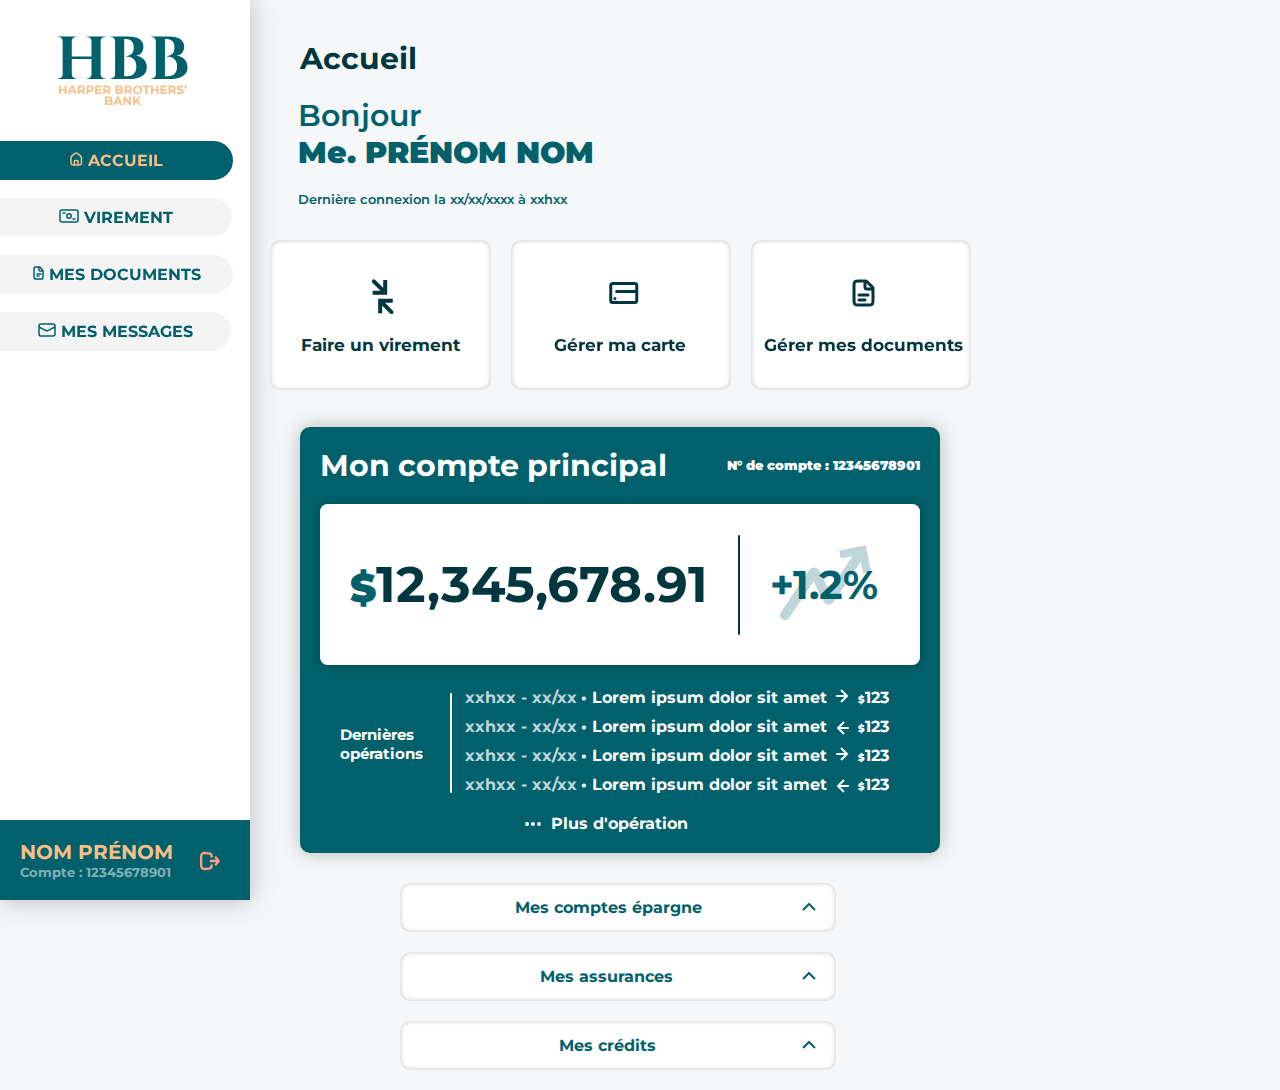
==== index.html @ a8c85cbd "Responsive home page" ====
<!DOCTYPE html>
<html lang="fr">
<head>
    <meta charset="UTF-8">
    <meta http-equiv="X-UA-Compatible" content="IE=edge">
    <meta name="viewport" content="width=device-width, initial-scale=1.0">
    <title>HBB - Panel Client | Accueil</title>
    <link rel="stylesheet" href="css/style.css">
</head>
<body>
    <div class="open-nav active">
        <svg width="16" height="12" viewBox="0 0 16 12" fill="none" xmlns="http://www.w3.org/2000/svg">
            <path d="M1 1H15" stroke="#00373F" stroke-width="2" stroke-linecap="round"/>
            <path d="M1 6H15" stroke="#00373F" stroke-width="2" stroke-linecap="round"/>
            <path d="M1 11H15" stroke="#00373F" stroke-width="2" stroke-linecap="round"/>
        </svg>
    </div>
    <div class="nav">
        <div class="close-nav">
            <svg width="14" height="14" viewBox="0 0 14 14" fill="none" xmlns="http://www.w3.org/2000/svg">
                <path d="M13 1L1 13" stroke="#00373F" stroke-width="2" stroke-linecap="round" stroke-linejoin="round"/>
                <path d="M1 1L13 13" stroke="#00373F" stroke-width="2" stroke-linecap="round" stroke-linejoin="round"/>
            </svg>                    
        </div>
        <div class="logo">
            <svg width="135" height="87" viewBox="0 0 135 87" fill="none" xmlns="http://www.w3.org/2000/svg">
                <path d="M45.6103 16.44V59H36.4903V16.44H45.6103ZM16.7911 16.44V59H7.67114V16.44H16.7911ZM37.0375 36.504V39.1184H16.1831V36.504H37.0375ZM7.85354 54.5616V59H2.98954V58.392C2.98954 58.392 3.11114 58.392 3.35434 58.392C3.63807 58.392 3.77994 58.392 3.77994 58.392C4.8338 58.392 5.72554 58.0272 6.45514 57.2976C7.22527 56.5275 7.6306 55.6155 7.67114 54.5616H7.85354ZM7.85354 20.8784H7.67114C7.6306 19.8245 7.22527 18.9328 6.45514 18.2032C5.72554 17.4331 4.8338 17.048 3.77994 17.048C3.77994 17.048 3.63807 17.048 3.35434 17.048C3.11114 17.048 2.98954 17.048 2.98954 17.048V16.44H7.85354V20.8784ZM16.6087 54.5616H16.7911C16.8317 55.6155 17.2167 56.5275 17.9463 57.2976C18.7165 58.0272 19.6285 58.392 20.6823 58.392C20.6823 58.392 20.8039 58.392 21.0471 58.392C21.2903 58.392 21.4322 58.392 21.4727 58.392V59H16.6087V54.5616ZM16.6087 20.8784V16.44H21.4727V17.048C21.4322 17.048 21.2903 17.048 21.0471 17.048C20.8039 17.048 20.6823 17.048 20.6823 17.048C19.6285 17.048 18.7165 17.4331 17.9463 18.2032C17.2167 18.9328 16.8317 19.8245 16.7911 20.8784H16.6087ZM36.6727 54.5616V59H31.8087V58.392C31.8493 58.392 31.9911 58.392 32.2343 58.392C32.4775 58.392 32.5991 58.392 32.5991 58.392C33.653 58.392 34.565 58.0272 35.3351 57.2976C36.1053 56.5275 36.4903 55.6155 36.4903 54.5616H36.6727ZM36.6727 20.8784H36.4903C36.4903 19.8245 36.1053 18.9328 35.3351 18.2032C34.565 17.4331 33.653 17.048 32.5991 17.048C32.5991 17.048 32.4775 17.048 32.2343 17.048C31.9911 17.048 31.8493 17.048 31.8087 17.048V16.44H36.6727V20.8784ZM45.4279 54.5616H45.6103C45.6509 55.6155 46.0359 56.5275 46.7655 57.2976C47.5357 58.0272 48.4477 58.392 49.5015 58.392C49.5015 58.392 49.6231 58.392 49.8663 58.392C50.1501 58.392 50.2919 58.392 50.2919 58.392V59H45.4279V54.5616ZM45.4279 20.8784V16.44H50.2919V17.048C50.2919 17.048 50.1501 17.048 49.8663 17.048C49.6231 17.048 49.5015 17.048 49.5015 17.048C48.4477 17.048 47.5357 17.4331 46.7655 18.2032C46.0359 18.9328 45.6509 19.8245 45.6103 20.8784H45.4279ZM62.4705 16.44H72.9889C75.9478 16.44 78.5825 16.8048 80.8929 17.5344C83.2438 18.2235 85.0881 19.3381 86.4257 20.8784C87.7633 22.3781 88.4321 24.3643 88.4321 26.8368C88.4321 28.7013 88.0673 30.2821 87.3377 31.5792C86.6486 32.8763 85.7366 33.8693 84.6017 34.5584C83.4667 35.2475 82.271 35.6731 81.0145 35.8352C83.0411 35.9973 84.8651 36.5648 86.4865 37.5376C88.1483 38.5104 89.4454 39.8075 90.3777 41.4288C91.3099 43.0501 91.7761 44.9552 91.7761 47.144C91.7761 49.7381 91.0667 51.9269 89.6481 53.7104C88.2294 55.4533 86.223 56.7707 83.6289 57.6624C81.0753 58.5541 78.0961 59 74.6913 59H68.6721C68.6721 59 68.6721 58.7771 68.6721 58.3312C68.7126 57.8448 68.7329 57.3787 68.7329 56.9328C68.7329 56.4869 68.7329 56.264 68.7329 56.264H72.0161C73.8401 56.264 75.4411 55.9195 76.8193 55.2304C78.2379 54.5413 79.3323 53.4672 80.1025 52.008C80.9131 50.5488 81.3185 48.6843 81.3185 46.4144C81.3185 44.6309 81.0347 43.1109 80.4673 41.8544C79.9403 40.5979 79.2107 39.5845 78.2785 38.8144C77.3867 38.0037 76.3329 37.416 75.1169 37.0512C73.9009 36.6864 72.6241 36.504 71.2865 36.504V35.9568C72.2187 35.9568 73.1307 35.8149 74.0225 35.5312C74.9142 35.2069 75.7046 34.7205 76.3937 34.072C77.1233 33.4235 77.6907 32.5723 78.0961 31.5184C78.5014 30.424 78.7041 29.1269 78.7041 27.6272C78.7041 25.56 78.3798 23.8981 77.7313 22.6416C77.1233 21.3851 76.2315 20.4731 75.0561 19.9056C73.8806 19.3381 72.5227 19.0544 70.9825 19.0544H63.0785C63.0785 19.0139 63.0177 18.7909 62.8961 18.3856C62.815 17.9397 62.7137 17.5141 62.5921 17.1088C62.511 16.6629 62.4705 16.44 62.4705 16.44ZM69.2193 16.44V59H60.0993V16.44H69.2193ZM60.2817 54.5616V59H55.4177V58.392C55.4987 58.392 55.6406 58.392 55.8433 58.392C56.0459 58.392 56.1675 58.392 56.2081 58.392C57.2619 58.392 58.1537 58.0272 58.8833 57.2976C59.6534 56.5275 60.0587 55.6155 60.0993 54.5616H60.2817ZM60.2817 20.8784H60.0993C60.0587 19.8245 59.6534 18.9328 58.8833 18.2032C58.1537 17.4331 57.2619 17.048 56.2081 17.048C56.1675 17.048 56.0459 17.048 55.8433 17.048C55.6406 17.048 55.4987 17.048 55.4177 17.048V16.44H60.2817V20.8784ZM103.202 16.44H113.72C116.679 16.44 119.314 16.8048 121.624 17.5344C123.975 18.2235 125.819 19.3381 127.157 20.8784C128.495 22.3781 129.163 24.3643 129.163 26.8368C129.163 28.7013 128.799 30.2821 128.069 31.5792C127.38 32.8763 126.468 33.8693 125.333 34.5584C124.198 35.2475 123.002 35.6731 121.746 35.8352C123.772 35.9973 125.596 36.5648 127.218 37.5376C128.88 38.5104 130.177 39.8075 131.109 41.4288C132.041 43.0501 132.507 44.9552 132.507 47.144C132.507 49.7381 131.798 51.9269 130.379 53.7104C128.961 55.4533 126.954 56.7707 124.36 57.6624C121.807 58.5541 118.827 59 115.423 59H109.403C109.403 59 109.403 58.7771 109.403 58.3312C109.444 57.8448 109.464 57.3787 109.464 56.9328C109.464 56.4869 109.464 56.264 109.464 56.264H112.747C114.571 56.264 116.172 55.9195 117.551 55.2304C118.969 54.5413 120.064 53.4672 120.834 52.008C121.644 50.5488 122.05 48.6843 122.05 46.4144C122.05 44.6309 121.766 43.1109 121.199 41.8544C120.672 40.5979 119.942 39.5845 119.01 38.8144C118.118 38.0037 117.064 37.416 115.848 37.0512C114.632 36.6864 113.355 36.504 112.018 36.504V35.9568C112.95 35.9568 113.862 35.8149 114.754 35.5312C115.645 35.2069 116.436 34.7205 117.125 34.072C117.855 33.4235 118.422 32.5723 118.827 31.5184C119.233 30.424 119.435 29.1269 119.435 27.6272C119.435 25.56 119.111 23.8981 118.463 22.6416C117.855 21.3851 116.963 20.4731 115.787 19.9056C114.612 19.3381 113.254 19.0544 111.714 19.0544H103.81C103.81 19.0139 103.749 18.7909 103.627 18.3856C103.546 17.9397 103.445 17.5141 103.323 17.1088C103.242 16.6629 103.202 16.44 103.202 16.44ZM109.951 16.44V59H100.831V16.44H109.951ZM101.013 54.5616V59H96.1489V58.392C96.23 58.392 96.3718 58.392 96.5745 58.392C96.7772 58.392 96.8988 58.392 96.9393 58.392C97.9932 58.392 98.8849 58.0272 99.6145 57.2976C100.385 56.5275 100.79 55.6155 100.831 54.5616H101.013ZM101.013 20.8784H100.831C100.79 19.8245 100.385 18.9328 99.6145 18.2032C98.8849 17.4331 97.9932 17.048 96.9393 17.048C96.8988 17.048 96.7772 17.048 96.5745 17.048C96.3718 17.048 96.23 17.048 96.1489 17.048V16.44H101.013V20.8784Z" fill="#00606B"/>
                <path d="M11.5418 65.6V74H9.5978V70.556H5.7818V74H3.8378V65.6H5.7818V68.912H9.5978V65.6H11.5418ZM19.0612 72.2H15.1612L14.4172 74H12.4252L16.1692 65.6H18.0892L21.8452 74H19.8052L19.0612 72.2ZM18.4492 70.724L17.1172 67.508L15.7852 70.724H18.4492ZM28.0687 74L26.4487 71.66H26.3527H24.6607V74H22.7167V65.6H26.3527C27.0967 65.6 27.7407 65.724 28.2847 65.972C28.8367 66.22 29.2607 66.572 29.5567 67.028C29.8527 67.484 30.0007 68.024 30.0007 68.648C30.0007 69.272 29.8487 69.812 29.5447 70.268C29.2487 70.716 28.8247 71.06 28.2727 71.3L30.1567 74H28.0687ZM28.0327 68.648C28.0327 68.176 27.8807 67.816 27.5767 67.568C27.2727 67.312 26.8287 67.184 26.2447 67.184H24.6607V70.112H26.2447C26.8287 70.112 27.2727 69.984 27.5767 69.728C27.8807 69.472 28.0327 69.112 28.0327 68.648ZM35.1769 65.6C35.9209 65.6 36.5649 65.724 37.1089 65.972C37.6609 66.22 38.0849 66.572 38.3809 67.028C38.6769 67.484 38.8249 68.024 38.8249 68.648C38.8249 69.264 38.6769 69.804 38.3809 70.268C38.0849 70.724 37.6609 71.076 37.1089 71.324C36.5649 71.564 35.9209 71.684 35.1769 71.684H33.4849V74H31.5409V65.6H35.1769ZM35.0689 70.1C35.6529 70.1 36.0969 69.976 36.4009 69.728C36.7049 69.472 36.8569 69.112 36.8569 68.648C36.8569 68.176 36.7049 67.816 36.4009 67.568C36.0969 67.312 35.6529 67.184 35.0689 67.184H33.4849V70.1H35.0689ZM46.7168 72.44V74H40.2128V65.6H46.5608V67.16H42.1448V68.984H46.0448V70.496H42.1448V72.44H46.7168ZM53.6156 74L51.9956 71.66H51.8996H50.2076V74H48.2636V65.6H51.8996C52.6436 65.6 53.2876 65.724 53.8316 65.972C54.3836 66.22 54.8076 66.572 55.1036 67.028C55.3996 67.484 55.5476 68.024 55.5476 68.648C55.5476 69.272 55.3956 69.812 55.0916 70.268C54.7956 70.716 54.3716 71.06 53.8196 71.3L55.7036 74H53.6156ZM53.5796 68.648C53.5796 68.176 53.4276 67.816 53.1236 67.568C52.8196 67.312 52.3756 67.184 51.7916 67.184H50.2076V70.112H51.7916C52.3756 70.112 52.8196 69.984 53.1236 69.728C53.4276 69.472 53.5796 69.112 53.5796 68.648ZM66.6542 69.632C67.1342 69.784 67.5102 70.04 67.7822 70.4C68.0542 70.752 68.1902 71.188 68.1902 71.708C68.1902 72.444 67.9022 73.012 67.3262 73.412C66.7582 73.804 65.9262 74 64.8302 74H60.4862V65.6H64.5902C65.6142 65.6 66.3982 65.796 66.9422 66.188C67.4942 66.58 67.7702 67.112 67.7702 67.784C67.7702 68.192 67.6702 68.556 67.4702 68.876C67.2782 69.196 67.0062 69.448 66.6542 69.632ZM62.4182 67.064V69.044H64.3502C64.8302 69.044 65.1942 68.96 65.4422 68.792C65.6902 68.624 65.8142 68.376 65.8142 68.048C65.8142 67.72 65.6902 67.476 65.4422 67.316C65.1942 67.148 64.8302 67.064 64.3502 67.064H62.4182ZM64.6862 72.536C65.1982 72.536 65.5822 72.452 65.8382 72.284C66.1022 72.116 66.2342 71.856 66.2342 71.504C66.2342 70.808 65.7182 70.46 64.6862 70.46H62.4182V72.536H64.6862ZM75.014 74L73.394 71.66H73.298H71.606V74H69.662V65.6H73.298C74.042 65.6 74.686 65.724 75.23 65.972C75.782 66.22 76.206 66.572 76.502 67.028C76.798 67.484 76.946 68.024 76.946 68.648C76.946 69.272 76.794 69.812 76.49 70.268C76.194 70.716 75.77 71.06 75.218 71.3L77.102 74H75.014ZM74.978 68.648C74.978 68.176 74.826 67.816 74.522 67.568C74.218 67.312 73.774 67.184 73.19 67.184H71.606V70.112H73.19C73.774 70.112 74.218 69.984 74.522 69.728C74.826 69.472 74.978 69.112 74.978 68.648ZM82.5542 74.144C81.6822 74.144 80.8942 73.956 80.1902 73.58C79.4942 73.204 78.9462 72.688 78.5462 72.032C78.1542 71.368 77.9582 70.624 77.9582 69.8C77.9582 68.976 78.1542 68.236 78.5462 67.58C78.9462 66.916 79.4942 66.396 80.1902 66.02C80.8942 65.644 81.6822 65.456 82.5542 65.456C83.4262 65.456 84.2102 65.644 84.9062 66.02C85.6022 66.396 86.1502 66.916 86.5502 67.58C86.9502 68.236 87.1502 68.976 87.1502 69.8C87.1502 70.624 86.9502 71.368 86.5502 72.032C86.1502 72.688 85.6022 73.204 84.9062 73.58C84.2102 73.956 83.4262 74.144 82.5542 74.144ZM82.5542 72.488C83.0502 72.488 83.4982 72.376 83.8982 72.152C84.2982 71.92 84.6102 71.6 84.8342 71.192C85.0662 70.784 85.1822 70.32 85.1822 69.8C85.1822 69.28 85.0662 68.816 84.8342 68.408C84.6102 68 84.2982 67.684 83.8982 67.46C83.4982 67.228 83.0502 67.112 82.5542 67.112C82.0582 67.112 81.6102 67.228 81.2102 67.46C80.8102 67.684 80.4942 68 80.2622 68.408C80.0382 68.816 79.9262 69.28 79.9262 69.8C79.9262 70.32 80.0382 70.784 80.2622 71.192C80.4942 71.6 80.8102 71.92 81.2102 72.152C81.6102 72.376 82.0582 72.488 82.5542 72.488ZM90.234 67.184H87.546V65.6H94.866V67.184H92.178V74H90.234V67.184ZM103.616 65.6V74H101.672V70.556H97.856V74H95.912V65.6H97.856V68.912H101.672V65.6H103.616ZM112.107 72.44V74H105.603V65.6H111.951V67.16H107.535V68.984H111.435V70.496H107.535V72.44H112.107ZM119.006 74L117.386 71.66H117.29H115.598V74H113.654V65.6H117.29C118.034 65.6 118.678 65.724 119.222 65.972C119.774 66.22 120.198 66.572 120.494 67.028C120.79 67.484 120.938 68.024 120.938 68.648C120.938 69.272 120.786 69.812 120.482 70.268C120.186 70.716 119.762 71.06 119.21 71.3L121.094 74H119.006ZM118.97 68.648C118.97 68.176 118.818 67.816 118.514 67.568C118.21 67.312 117.766 67.184 117.182 67.184H115.598V70.112H117.182C117.766 70.112 118.21 69.984 118.514 69.728C118.818 69.472 118.97 69.112 118.97 68.648ZM125.238 74.144C124.574 74.144 123.93 74.056 123.306 73.88C122.69 73.696 122.194 73.46 121.818 73.172L122.478 71.708C122.838 71.972 123.266 72.184 123.762 72.344C124.258 72.504 124.754 72.584 125.25 72.584C125.802 72.584 126.21 72.504 126.474 72.344C126.738 72.176 126.87 71.956 126.87 71.684C126.87 71.484 126.79 71.32 126.63 71.192C126.478 71.056 126.278 70.948 126.03 70.868C125.79 70.788 125.462 70.7 125.046 70.604C124.406 70.452 123.882 70.3 123.474 70.148C123.066 69.996 122.714 69.752 122.418 69.416C122.13 69.08 121.986 68.632 121.986 68.072C121.986 67.584 122.118 67.144 122.382 66.752C122.646 66.352 123.042 66.036 123.57 65.804C124.106 65.572 124.758 65.456 125.526 65.456C126.062 65.456 126.586 65.52 127.098 65.648C127.61 65.776 128.058 65.96 128.442 66.2L127.842 67.676C127.066 67.236 126.29 67.016 125.514 67.016C124.97 67.016 124.566 67.104 124.302 67.28C124.046 67.456 123.918 67.688 123.918 67.976C123.918 68.264 124.066 68.48 124.362 68.624C124.666 68.76 125.126 68.896 125.742 69.032C126.382 69.184 126.906 69.336 127.314 69.488C127.722 69.64 128.07 69.88 128.358 70.208C128.654 70.536 128.802 70.98 128.802 71.54C128.802 72.02 128.666 72.46 128.394 72.86C128.13 73.252 127.73 73.564 127.194 73.796C126.658 74.028 126.006 74.144 125.238 74.144ZM130.602 65C130.938 65 131.214 65.108 131.43 65.324C131.646 65.532 131.754 65.808 131.754 66.152C131.754 66.312 131.734 66.472 131.694 66.632C131.654 66.792 131.57 67.032 131.442 67.352L130.746 69.08H129.558L130.074 67.184C129.874 67.096 129.718 66.964 129.606 66.788C129.494 66.612 129.438 66.4 129.438 66.152C129.438 65.808 129.546 65.532 129.762 65.324C129.986 65.108 130.266 65 130.602 65ZM56.1953 80.632C56.6753 80.784 57.0513 81.04 57.3233 81.4C57.5953 81.752 57.7313 82.188 57.7313 82.708C57.7313 83.444 57.4433 84.012 56.8673 84.412C56.2993 84.804 55.4673 85 54.3713 85H50.0273V76.6H54.1313C55.1553 76.6 55.9393 76.796 56.4833 77.188C57.0353 77.58 57.3113 78.112 57.3113 78.784C57.3113 79.192 57.2113 79.556 57.0113 79.876C56.8193 80.196 56.5473 80.448 56.1953 80.632ZM51.9593 78.064V80.044H53.8913C54.3713 80.044 54.7353 79.96 54.9833 79.792C55.2313 79.624 55.3553 79.376 55.3553 79.048C55.3553 78.72 55.2313 78.476 54.9833 78.316C54.7353 78.148 54.3713 78.064 53.8913 78.064H51.9593ZM54.2273 83.536C54.7393 83.536 55.1233 83.452 55.3793 83.284C55.6433 83.116 55.7753 82.856 55.7753 82.504C55.7753 81.808 55.2593 81.46 54.2273 81.46H51.9593V83.536H54.2273ZM64.735 83.2H60.835L60.091 85H58.099L61.843 76.6H63.763L67.519 85H65.479L64.735 83.2ZM64.123 81.724L62.791 78.508L61.459 81.724H64.123ZM76.0945 76.6V85H74.4985L70.3105 79.9V85H68.3905V76.6H69.9985L74.1745 81.7V76.6H76.0945ZM81.1419 81.7L80.0139 82.876V85H78.0819V76.6H80.0139V80.524L83.7339 76.6H85.8939L82.4139 80.344L86.0979 85H83.8299L81.1419 81.7Z" fill="#F8BF88"/>
            </svg>
        </div>
        <ul class="nav-items">
            <a href="" class="nav-item active">
                <svg class="active" width="13" height="14" viewBox="0 0 13 14" fill="none" xmlns="http://www.w3.org/2000/svg">
                    <path d="M1 6.83849C1 5.82326 1 5.31565 1.20522 4.86946C1.41044 4.42326 1.79585 4.09291 2.56666 3.43221L3.31438 2.79131C4.70763 1.5971 5.40425 1 6.23405 1C7.06385 1 7.76047 1.5971 9.15371 2.79131L9.90143 3.43221C10.6722 4.09291 11.0577 4.42326 11.2629 4.86946C11.4681 5.31565 11.4681 5.82326 11.4681 6.83849V10.0091C11.4681 11.419 11.4681 12.124 11.0301 12.562C10.5921 13 9.88713 13 8.47721 13H3.99088C2.58097 13 1.87601 13 1.438 12.562C1 12.124 1 11.419 1 10.0091V6.83849Z" stroke="#F8BF88" stroke-width="1.5"/>
                    <path d="M8.10335 13V9.51367C8.10335 8.96139 7.65563 8.51367 7.10335 8.51367H5.36475C4.81246 8.51367 4.36475 8.96139 4.36475 9.51367V13" stroke="#F8BF88" stroke-width="1.5" stroke-linecap="round" stroke-linejoin="round"/>
                </svg>   
                <svg class="nonactive" width="13" height="14" viewBox="0 0 13 14" fill="none" xmlns="http://www.w3.org/2000/svg">
                    <path d="M1 6.83849C1 5.82326 1 5.31565 1.20522 4.86946C1.41044 4.42326 1.79585 4.09291 2.56666 3.43221L3.31438 2.79131C4.70763 1.5971 5.40425 1 6.23405 1C7.06385 1 7.76047 1.5971 9.15371 2.79131L9.90143 3.43221C10.6722 4.09291 11.0577 4.42326 11.2629 4.86946C11.4681 5.31565 11.4681 5.82326 11.4681 6.83849V10.0091C11.4681 11.419 11.4681 12.124 11.0301 12.562C10.5921 13 9.88713 13 8.47721 13H3.99088C2.58097 13 1.87601 13 1.438 12.562C1 12.124 1 11.419 1 10.0091V6.83849Z" stroke="#00606B" stroke-width="1.5"/>
                    <path d="M8.10335 13V9.51367C8.10335 8.96139 7.65563 8.51367 7.10335 8.51367H5.36475C4.81246 8.51367 4.36475 8.96139 4.36475 9.51367V13" stroke="#00606B" stroke-width="1.5" stroke-linecap="round" stroke-linejoin="round"/>
                </svg>                    
                <li>Accueil</li>
            </a>
            <br>
            <br>
            <br>
            <a href="" class="nav-item" style="padding:10px 59px;">
                <svg class="active" width="20" height="14" viewBox="0 0 20 14" fill="none" xmlns="http://www.w3.org/2000/svg">
                    <rect x="1" y="1" width="18" height="12" rx="2" stroke="#F8BF88" stroke-width="1.5"/>
                    <path d="M4 4L6 4" stroke="#F8BF88" stroke-width="1.5" stroke-linecap="round"/>
                    <path d="M14 10H16" stroke="#F8BF88" stroke-width="1.5" stroke-linecap="round"/>
                    <circle cx="10" cy="7" r="2.25" stroke="#F8BF88" stroke-width="1.5"/>
                </svg>                    
                <svg class="nonactive" width="20" height="14" viewBox="0 0 20 14" fill="none" xmlns="http://www.w3.org/2000/svg">
                    <rect x="1" y="1" width="18" height="12" rx="2" stroke="#00606B" stroke-width="1.5"/>
                    <path d="M4 4L6 4" stroke="#00606B" stroke-width="1.5" stroke-linecap="round"/>
                    <path d="M14 10H16" stroke="#00606B" stroke-width="1.5" stroke-linecap="round"/>
                    <circle cx="10" cy="7" r="2.25" stroke="#00606B" stroke-width="1.5"/>
                </svg>
                <li>Virement</li>
            </a>
            <br>
            <br>
            <br>
            <a href="" class="nav-item" style="padding:10px 32.5px;">
                <svg class="active" width="11" height="14" viewBox="0 0 11 14" fill="none" xmlns="http://www.w3.org/2000/svg">
                    <path d="M6.25315 1H3.57143C2.35925 1 1.75315 1 1.37658 1.39052C1 1.78105 1 2.40959 1 3.66667V10.3333C1 11.5904 1 12.219 1.37658 12.6095C1.75315 13 2.35925 13 3.57143 13H7.42857C8.64075 13 9.24685 13 9.62342 12.6095C10 12.219 10 11.5904 10 10.3333V4.88562C10 4.61312 10 4.47687 9.95107 4.35435C9.90213 4.23184 9.80923 4.1355 9.62342 3.94281L7.16229 1.39052C6.97649 1.19784 6.88358 1.10149 6.76544 1.05075C6.64731 1 6.51592 1 6.25315 1Z" stroke="#F8BF88" stroke-width="1.5"/>
                    <path d="M4 8L8 8" stroke="#F8BF88" stroke-width="1.5" stroke-linecap="round"/>
                    <path d="M4 10L6 10" stroke="#F8BF88" stroke-width="1.5" stroke-linecap="round"/>
                    <path d="M6 1V3.66667C6 4.29521 6 4.60948 6.19526 4.80474C6.39052 5 6.7048 5 7.33333 5H10" stroke="#F8BF88" stroke-width="1.5"/>
                </svg>
                <svg class="nonactive" width="11" height="14" viewBox="0 0 11 14" fill="none" xmlns="http://www.w3.org/2000/svg">
                    <path d="M6.25315 1H3.57143C2.35925 1 1.75315 1 1.37658 1.39052C1 1.78105 1 2.40959 1 3.66667V10.3333C1 11.5904 1 12.219 1.37658 12.6095C1.75315 13 2.35925 13 3.57143 13H7.42857C8.64075 13 9.24685 13 9.62342 12.6095C10 12.219 10 11.5904 10 10.3333V4.88562C10 4.61312 10 4.47687 9.95107 4.35435C9.90213 4.23184 9.80923 4.1355 9.62342 3.94281L7.16229 1.39052C6.97649 1.19784 6.88358 1.10149 6.76544 1.05075C6.64731 1 6.51592 1 6.25315 1Z" stroke="#00606B" stroke-width="1.5"/>
                    <path d="M4 8L8 8" stroke="#00606B" stroke-width="1.5" stroke-linecap="round"/>
                    <path d="M4 10L6 10" stroke="#00606B" stroke-width="1.5" stroke-linecap="round"/>
                    <path d="M6 1V3.66667C6 4.29521 6 4.60948 6.19526 4.80474C6.39052 5 6.7048 5 7.33333 5H10" stroke="#00606B" stroke-width="1.5"/>
                </svg>                    
                <li>Mes documents</li>
            </a>
            <br>
            <br>
            <br>
            <a href="" class="nav-item" style="padding:10px 38px;">
                <svg class="active" width="18" height="14" viewBox="0 0 18 14" fill="none" xmlns="http://www.w3.org/2000/svg">
                    <rect x="1" y="1" width="16" height="12" rx="2" fill="#F8BF88" stroke="#00606B" stroke-width="1.5"/>
                    <path d="M1 4L8.10557 7.55279C8.66863 7.83431 9.33137 7.83431 9.89443 7.55279L17 4" stroke="#00606B" stroke-width="1.5"/>
                </svg>                    
                <svg class="nonactive" width="18" height="14" viewBox="0 0 18 14" fill="none" xmlns="http://www.w3.org/2000/svg">
                    <rect x="1" y="1" width="16" height="12" rx="2" stroke="#00606B" stroke-width="1.5"/>
                    <path d="M1 4L8.10557 7.55279C8.66863 7.83431 9.33137 7.83431 9.89443 7.55279L17 4" stroke="#00606B" stroke-width="1.5"/>
                </svg>                    
                <li>Mes messages</li>
            </a>
        </ul>
        <div class="account">
            <a class="left" href="">
                <div class="identity">
                    Nom Prénom
                </div>
                <div class="id-account">
                    Compte : 12345678901
                </div>
            </a>
            <a href="" class="logout">
                <svg width="21" height="20" viewBox="0 0 18 17" fill="none" xmlns="http://www.w3.org/2000/svg">
                    <path d="M16 8.5L16.7809 7.8753L17.2806 8.5L16.7809 9.12469L16 8.5ZM9.25 9.5C8.69772 9.5 8.25 9.05228 8.25 8.5C8.25 7.94772 8.69772 7.5 9.25 7.5V9.5ZM13.7809 4.1253L16.7809 7.8753L15.2191 9.12469L12.2191 5.3747L13.7809 4.1253ZM16.7809 9.12469L13.7809 12.8747L12.2191 11.6253L15.2191 7.8753L16.7809 9.12469ZM16 9.5H9.25V7.5H16V9.5Z" fill="#FF9F88"/>
                    <path d="M9.26733 14.353L9.901 15.1266L9.26733 14.353ZM9.73451 13.8015L8.86725 13.3036L9.73451 13.8015ZM1.60206 14.2614L0.802744 14.8623L1.60206 14.2614ZM2.61601 15.1203L3.07734 14.2331L2.61601 15.1203ZM1.60206 2.73864L2.40137 3.33955L1.60206 2.73864ZM9.26865 2.64812L8.63433 3.42119L9.26865 2.64812ZM2 7.17157V9.82843H0V7.17157H2ZM9 5.59895V5.45258H11V5.59895H9ZM6.92457 13.9988C7.53164 13.8976 7.91929 13.832 8.20971 13.7553C8.48371 13.683 8.58144 13.6221 8.63367 13.5794L9.901 15.1266C9.54069 15.4217 9.13785 15.5788 8.72011 15.6891C8.31879 15.795 7.82352 15.8765 7.25336 15.9716L6.92457 13.9988ZM11 11.5495C11 12.1273 11.001 12.6291 10.9625 13.0422C10.9224 13.4724 10.8336 13.8955 10.6018 14.2993L8.86725 13.3036C8.90089 13.245 8.94485 13.1386 8.97113 12.8566C8.99899 12.5577 9 12.1647 9 11.5495H11ZM8.63367 13.5794C8.72763 13.5024 8.80678 13.4089 8.86725 13.3036L10.6018 14.2993C10.4204 14.6154 10.1829 14.8957 9.901 15.1266L8.63367 13.5794ZM2 9.82843C2 11.0614 2.00134 11.9065 2.06961 12.5465C2.13639 13.1724 2.25651 13.4678 2.40137 13.6604L0.802744 14.8623C0.345551 14.2541 0.164642 13.5437 0.0808992 12.7587C-0.00133896 11.9878 0 11.0169 0 9.82843H2ZM7.25336 15.9716C6.08061 16.167 5.12282 16.328 4.34869 16.3737C3.56045 16.4202 2.82976 16.3586 2.15468 16.0075L3.07734 14.2331C3.29117 14.3443 3.60228 14.4142 4.23095 14.3771C4.87373 14.3392 5.70796 14.2015 6.92457 13.9988L7.25336 15.9716ZM2.40137 13.6604C2.58105 13.8995 2.81204 14.0951 3.07734 14.2331L2.15468 16.0075C1.62409 15.7316 1.16211 15.3403 0.802744 14.8623L2.40137 13.6604ZM6.9232 3.00099C5.70704 2.7983 4.87317 2.66068 4.23064 2.62281C3.60227 2.58577 3.29122 2.65571 3.07734 2.76693L2.15468 0.992469C2.82971 0.641474 3.56024 0.579825 4.34831 0.626274C5.12224 0.671888 6.07971 0.832824 7.25199 1.02821L6.9232 3.00099ZM0 7.17157C0 5.98311 -0.00133896 5.01221 0.0808992 4.24132C0.164642 3.45632 0.345551 2.74587 0.802744 2.13773L2.40137 3.33955C2.25651 3.53225 2.13639 3.82756 2.06961 4.45347C2.00134 5.09349 2 5.93863 2 7.17157H0ZM3.07734 2.76693C2.81204 2.90487 2.58105 3.10055 2.40137 3.33955L0.802744 2.13773C1.16211 1.65971 1.62409 1.26836 2.15468 0.992469L3.07734 2.76693ZM7.25199 1.02821C7.82287 1.12335 8.31881 1.20498 8.72067 1.31112C9.13901 1.42162 9.54236 1.57915 9.90298 1.87506L8.63433 3.42119C8.582 3.37825 8.48418 3.31725 8.20992 3.24481C7.91917 3.16801 7.53106 3.1023 6.9232 3.00099L7.25199 1.02821ZM9 5.45258C9 4.83633 8.99899 4.44269 8.97104 4.14328C8.94467 3.86084 8.90058 3.75433 8.86683 3.69565L10.6005 2.69844C10.8331 3.1028 10.9222 3.52656 10.9624 3.95738C11.001 4.37121 11 4.87383 11 5.45258H9ZM9.90298 1.87506C10.1833 2.1051 10.4197 2.38408 10.6005 2.69844L8.86683 3.69565C8.80656 3.59086 8.72778 3.49787 8.63433 3.42119L9.90298 1.87506Z" fill="#FF9F88"/>
                </svg>                    
            </a>
        </div>
    </div>
    <div class="container">
        <div class="title">
            Accueil
        </div>
        <div class="head">
            <div class="sayhello">
                Bonjour<br><strong>Me. <b>Prénom Nom</b></strong>
                <div class="last-connection">
                    Dernière connexion la xx/xx/xxxx à xxhxx
                </div>
            </div>
            <div class="buttons">
                <a class="button" href="">
                    <svg width="46" height="46" viewBox="0 0 46 46" fill="none" xmlns="http://www.w3.org/2000/svg">
                        <path d="M20.1569 25.7157L18.1569 25.7157L18.1569 23.7157L20.1569 23.7157L20.1569 25.7157ZM32.9093 35.6397C33.6904 36.4208 33.6904 37.6871 32.9093 38.4681C32.1283 39.2492 30.8619 39.2492 30.0809 38.4681L32.9093 35.6397ZM18.1569 38.3137L18.1569 25.7157L22.1569 25.7157L22.1569 38.3137L18.1569 38.3137ZM20.1569 23.7157L32.7549 23.7157L32.7549 27.7157L20.1569 27.7157L20.1569 23.7157ZM21.5711 24.3015L32.9093 35.6397L30.0809 38.4681L18.7427 27.1299L21.5711 24.3015Z" fill="#00373F"/>
                        <path d="M25.1961 17.6373L25.1961 19.6373L27.1961 19.6373L27.1961 17.6373L25.1961 17.6373ZM15.272 4.88481C14.491 4.10376 13.2247 4.10376 12.4436 4.88481C11.6626 5.66586 11.6626 6.93219 12.4436 7.71324L15.272 4.88481ZM12.598 19.6373L25.1961 19.6373L25.1961 15.6373L12.598 15.6373L12.598 19.6373ZM27.1961 17.6373L27.1961 5.03922L23.1961 5.03922L23.1961 17.6373L27.1961 17.6373ZM26.6103 16.223L15.272 4.88481L12.4436 7.71324L23.7818 19.0515L26.6103 16.223Z" fill="#00373F"/>
                    </svg>
                    <span>Faire un virement</span>                     
                </a>
                <a class="button card" href="" style="padding:35px 92px;">
                    <svg width="31" height="37" viewBox="0 0 31 37" fill="none" xmlns="http://www.w3.org/2000/svg">
                        <rect x="2.73712" y="8.57335" width="26" height="19" rx="2" stroke="#00373F" stroke-width="3"/>
                        <path d="M6.89679 23.602H6.90679" stroke="#00373F" stroke-width="3" stroke-linecap="round"/>
                        <path d="M8.62616 16.4269H28.6262" stroke="#00373F" stroke-width="3" stroke-linecap="round"/>
                    </svg>                        
                    <span style="margin:60px 0 0 -85px;">Gérer ma carte</span>                   
                </a>
                <a class="button" href="" style="padding:35px 92px;">
                    <svg width="31" height="35" viewBox="0 0 31 35" fill="none" xmlns="http://www.w3.org/2000/svg">
                        <path d="M17.09 6H11.4286C8.86952 6 7.58999 6 6.795 6.78105C6 7.5621 6 8.81918 6 11.3333V24.6667C6 27.1808 6 28.4379 6.795 29.219C7.58999 30 8.86952 30 11.4286 30H19.5714C22.1305 30 23.41 30 24.205 29.219C25 28.4379 25 27.1808 25 24.6667V13.7712C25 13.2262 25 12.9537 24.8967 12.7087C24.7934 12.4637 24.5973 12.271 24.205 11.8856L19.0093 6.78105C18.617 6.39567 18.4209 6.20299 18.1715 6.10149C17.9221 6 17.6447 6 17.09 6Z" stroke="#00373F" stroke-width="3"/>
                        <path d="M11 20L20 20" stroke="#00373F" stroke-width="3" stroke-linecap="round"/>
                        <path d="M11 25L17 25" stroke="#00373F" stroke-width="3" stroke-linecap="round"/>
                        <path d="M17 6V11.3333C17 12.5904 17 13.219 17.3905 13.6095C17.781 14 18.4096 14 19.6667 14H25" stroke="#00373F" stroke-width="3"/>
                    </svg>
                    <span style="margin:60px 0 0 -115px;">Gérer mes documents</span>                     
                </a>
            </div>
        </div>
        <div class="main-account">
            <div class="title">
                Mon compte principal<strong>N° de compte : 12345678901</strong>
            </div>
            <div class="account">
                <div class="total">
                    <strong>$</strong>12,345,678.91
                </div>
                <div class="separator"></div>
                <div class="evolution">
                    +1.2%
                    <div class="backgound-indice">
                        <svg width="92" height="76" viewBox="0 0 92 76" fill="none" xmlns="http://www.w3.org/2000/svg">
                            <path d="M78 12.9999L49.7539 55.0789C49.3274 55.7142 48.3745 55.6547 48.0304 54.9712L34.9696 29.0285C34.6255 28.3451 33.6726 28.2856 33.2461 28.9209L5 70.9999" stroke="#00606B" stroke-width="10" stroke-linecap="round" stroke-linejoin="round"/>
                            <path d="M60 10.5198L82.5695 5.99987L87.0895 28.5694" stroke="#00606B" stroke-width="8"/>
                        </svg>                            
                    </div>
                </div>
            </div>
            <div class="last-op">
                <div class="title">
                    Dernières opérations
                </div>
                <div class="separator"></div>
                <ul class="ops">
                    <li class="op">
                        <div class="date">xxhxx - xx/xx</div>
                        <div class="info"> • Lorem ipsum dolor sit amet</div>
                        <div class="dir">
                            <svg width="13" height="14" viewBox="0 0 13 14" fill="none" xmlns="http://www.w3.org/2000/svg">
                                <path d="M11 7L11.7071 6.29289L12.4142 7L11.7071 7.70711L11 7ZM1 8C0.447715 8 0 7.55228 0 7C0 6.44772 0.447715 6 1 6V8ZM5.70711 0.292893L11.7071 6.29289L10.2929 7.70711L4.29289 1.70711L5.70711 0.292893ZM11.7071 7.70711L5.70711 13.7071L4.29289 12.2929L10.2929 6.29289L11.7071 7.70711ZM11 8H1V6H11V8Z" fill="white"/>
                            </svg>                                
                        </div>
                        <div class="amount">
                            <strong>$</strong>123
                        </div>
                    </li>
                    <li class="op">
                        <div class="date">xxhxx - xx/xx</div>
                        <div class="info"> • Lorem ipsum dolor sit amet</div>
                        <div class="dir" style="transform: rotate(180deg);">
                            <svg width="13" height="14" viewBox="0 0 13 14" fill="none" xmlns="http://www.w3.org/2000/svg">
                                <path d="M11 7L11.7071 6.29289L12.4142 7L11.7071 7.70711L11 7ZM1 8C0.447715 8 0 7.55228 0 7C0 6.44772 0.447715 6 1 6V8ZM5.70711 0.292893L11.7071 6.29289L10.2929 7.70711L4.29289 1.70711L5.70711 0.292893ZM11.7071 7.70711L5.70711 13.7071L4.29289 12.2929L10.2929 6.29289L11.7071 7.70711ZM11 8H1V6H11V8Z" fill="white"/>
                            </svg>                                
                        </div>
                        <div class="amount">
                            <strong>$</strong>123
                        </div>
                    </li>
                    <li class="op">
                        <div class="date">xxhxx - xx/xx</div>
                        <div class="info"> • Lorem ipsum dolor sit amet</div>
                        <div class="dir">
                            <svg width="13" height="14" viewBox="0 0 13 14" fill="none" xmlns="http://www.w3.org/2000/svg">
                                <path d="M11 7L11.7071 6.29289L12.4142 7L11.7071 7.70711L11 7ZM1 8C0.447715 8 0 7.55228 0 7C0 6.44772 0.447715 6 1 6V8ZM5.70711 0.292893L11.7071 6.29289L10.2929 7.70711L4.29289 1.70711L5.70711 0.292893ZM11.7071 7.70711L5.70711 13.7071L4.29289 12.2929L10.2929 6.29289L11.7071 7.70711ZM11 8H1V6H11V8Z" fill="white"/>
                            </svg>                                
                        </div>
                        <div class="amount">
                            <strong>$</strong>123
                        </div>
                    </li>
                    <li class="op">
                        <div class="date">xxhxx - xx/xx</div>
                        <div class="info"> • Lorem ipsum dolor sit amet</div>
                        <div class="dir" style="transform: rotate(180deg);">
                            <svg width="13" height="14" viewBox="0 0 13 14" fill="none" xmlns="http://www.w3.org/2000/svg">
                                <path d="M11 7L11.7071 6.29289L12.4142 7L11.7071 7.70711L11 7ZM1 8C0.447715 8 0 7.55228 0 7C0 6.44772 0.447715 6 1 6V8ZM5.70711 0.292893L11.7071 6.29289L10.2929 7.70711L4.29289 1.70711L5.70711 0.292893ZM11.7071 7.70711L5.70711 13.7071L4.29289 12.2929L10.2929 6.29289L11.7071 7.70711ZM11 8H1V6H11V8Z" fill="white"/>
                            </svg>                                
                        </div>
                        <div class="amount">
                            <strong>$</strong>123
                        </div>
                    </li>
                </ul>
                <a class="about-plus" href>
                    <div class="points">
                        <svg width="16" height="4" viewBox="0 0 16 4" fill="none" xmlns="http://www.w3.org/2000/svg">
                            <circle cx="2" cy="2" r="2" fill="white"/>
                            <circle cx="8" cy="2" r="2" fill="white"/>
                            <circle cx="14" cy="2" r="2" fill="white"/>
                        </svg>                        
                    </div>
                    <span>Plus d'opération</span>
                </a>
            </div>
        </div>
        <div class="lists-accounts">
            <div class="saving">
                <div class="main main-saving"><span>Mes comptes épargne</span>
                    <div class="dropdown-icon saving-dropdown-icon active">
                        <svg width="14" height="9" viewBox="0 0 14 9" fill="none" xmlns="http://www.w3.org/2000/svg">
                            <path d="M7 7L7.70711 7.70711L7 8.41421L6.29289 7.70711L7 7ZM13.7071 1.70711L7.70711 7.70711L6.29289 6.29289L12.2929 0.292893L13.7071 1.70711ZM6.29289 7.70711L0.292893 1.70711L1.70711 0.292894L7.70711 6.29289L6.29289 7.70711Z" fill="#00606B"/>
                        </svg>                                
                    </div>
                </div>
                <div class="list list-saving">
                    <ul>
                        <a href="">
                            <li>
                                <div class="title">Livret Émeraude</div>
                                <div class="account-number">N° 12345678901</div>
                                <div class="amount"><strong>$</strong>12,345.67</div>
                            </li>
                        </a>
                        <a href="">
                            <li>
                                <div class="title">Livret Émeraude</div>
                                <div class="account-number">N° 12345678901</div>
                                <div class="amount"><strong>$</strong>12,345.67</div>
                            </li>
                        </a>
                        <a href="">
                            <li>
                                <div class="title">Livret Émeraude</div>
                                <div class="account-number">N° 12345678901</div>
                                <div class="amount"><strong>$</strong>12,345.67</div>
                            </li>
                        </a>
                    </ul>
                </div>
            </div>
            <div class="insurance">
                <div class="main main-insurance"><span>Mes assurances</span>
                    <div class="dropdown-icon insurance-dropdown-icon active">
                        <svg width="14" height="9" viewBox="0 0 14 9" fill="none" xmlns="http://www.w3.org/2000/svg">
                            <path d="M7 7L7.70711 7.70711L7 8.41421L6.29289 7.70711L7 7ZM13.7071 1.70711L7.70711 7.70711L6.29289 6.29289L12.2929 0.292893L13.7071 1.70711ZM6.29289 7.70711L0.292893 1.70711L1.70711 0.292894L7.70711 6.29289L6.29289 7.70711Z" fill="#00606B"/>
                        </svg>                                
                    </div>
                </div>
                <div class="list list-insurance">
                    <ul>
                        <a href="">
                            <li>
                                <div class="title">Assurance Voiture</div>
                                <div class="account-number">N° 12345678901</div>
                                <div class="price-insurance"><strong>$</strong>300.50<span>/sem</span></div>
                            </li>
                        </a>
                        <a href="">
                            <li>
                                <div class="title">Assurance Vie</div>
                                <div class="account-number">N° 12345678901</div>
                                <div class="price-insurance"><strong>$</strong>300.50<span>/sem</span></div>
                            </li>
                        </a>
                        <a href="">
                            <li>
                                <div class="title">Assurance Habitat</div>
                                <div class="account-number">N° 12345678901</div>
                                <div class="price-insurance"><strong>$</strong>300.50<span>/sem</span></div>
                            </li>
                        </a>
                    </ul>
                </div>
            </div>
            <div class="credit">
                <div class="main main-credit"><span>Mes crédits</span>
                    <div class="dropdown-icon credit-dropdown-icon active">
                        <svg width="14" height="9" viewBox="0 0 14 9" fill="none" xmlns="http://www.w3.org/2000/svg">
                            <path d="M7 7L7.70711 7.70711L7 8.41421L6.29289 7.70711L7 7ZM13.7071 1.70711L7.70711 7.70711L6.29289 6.29289L12.2929 0.292893L13.7071 1.70711ZM6.29289 7.70711L0.292893 1.70711L1.70711 0.292894L7.70711 6.29289L6.29289 7.70711Z" fill="#00606B"/>
                        </svg>                                
                    </div>
                </div>
                <div class="list list-credit">
                    <ul>
                        <a href="">
                            <li>
                                <div class="title">Crédit à la consommation</div>
                                <div class="account-number">N° 12345678901</div>
                                <div class="amount"><strong>$</strong>12,345.67</div>
                            </li>
                        </a>
                        <a href="">
                            <li>
                                <div class="title">Crédit immobilier</div>
                                <div class="account-number">N° 12345678901</div>
                                <div class="amount"><strong>$</strong>12,345.67</div>
                            </li>
                        </a>
                    </ul>
                </div>
            </div>
        </div>
    </div>
    <script src="https://code.jquery.com/jquery-3.6.0.min.js" integrity="sha256-/xUj+3OJU5yExlq6GSYGSHk7tPXikynS7ogEvDej/m4=" crossorigin="anonymous"></script>
    <script src="js/onclick-home.js"></script>
</body>
</html>
---- css/style.css ----
@import url('https://fonts.googleapis.com/css2?family=Montserrat:wght@100;200;300;400;500;600;700;800;900&display=swap');

* {
    --light-green: #00606B;
    --dark-green: #00373F;
    --yellow: #F8BF88;
    --grey1: #F4F4F4;
}

body {
    font-family: 'Montserrat', sans-serif;
    margin:0;padding:0;
    background-color: #F6F7F9;
    user-select: none;
    overflow-x: hidden;
}

/* NAV */

.nav {
    position: fixed;
    width: 250px;
    height: 100%;
    background-color: #fff;
    box-shadow: 0px 0px 26px rgba(0, 0, 0, 0.25);
}

.nav .logo {
    margin: 20px 0 0 55px;
}

.nav-items {
    margin: 40px 0 0 -40px;
}

.nav-item li {
    display: inline;
}

.nav-item {
    color: var(--light-green);
    background-color: var(--grey1);
    padding: 10px 70px;
    border-radius: 0 20px 20px 0;
    text-decoration: none;
    text-transform: uppercase;
    font-weight: 700;
    transition: all .2s ease-in-out;
    outline: none;
}

.nav-item:hover {
    color: var(--yellow);
    background-color: var(--light-green);
}

.nav-item:hover svg.nonactive {
    display: none;
}
.nav-item:hover svg.active {
    display: inline;
}

.nav-item.active {
    color: var(--yellow);
    background-color: var(--light-green);
}

.nav-item svg.active {
    display: none;
}

.nav-item svg.nonactive {
    display: inline;
}

.nav-item.active svg.active {
    display: inline;
}

.nav-item.active svg.nonactive {
    display: none;
}

.nav-item li {
    list-style: none;
}

.nav .account {
    position: absolute;
    width: 210px;
    bottom: 0;
    height: 40px;
    padding: 20px;
    background-color: var(--light-green);
}

.nav .account .left {
    float: left;
    color: var(--yellow);
    text-decoration: none;
    font-size: 20px;
    font-weight: 700;
    outline: none;
}

.nav .account .identity {
    text-transform: uppercase;
}

.nav .account .id-account {
    color: #fff;
    opacity: 50%;
    font-size: 13px;
}

.nav .account .logout {
    position: absolute;
    bottom: 25px;
    left: 200px;
    outline: none;
}

.open-nav, .close-nav {
    display: none;
}

/* Container - Home */

.container {
    padding: 40px 40px 40px 300px;
}

.container .title {
    color: var(--dark-green);
    margin: 0 0 20px 0;
    font-size: 30px;
    font-weight: 700;
}

.head {
    display: flex;
    flex-wrap: wrap;
    margin: 0 0 0 -2px;
}

.head .sayhello {
    color: var(--light-green);
    font-size: 30px;
    font-weight: 600;
}

.head .sayhello b {
    text-transform: uppercase;
}

.head .sayhello .last-connection {
    margin-top: 20px;
    font-size: 13px;
}

.head .buttons {
    display: flex;
    flex-wrap: wrap;
    flex: 3;
    position: absolute;
    top: 50px;
    right: 40px;
}

.head .buttons .button {
    color: var(--dark-green);
    height: 80px;
    margin: 0 0 0 20px;
    padding: 35px 85px;
    font-size: 17px;
    font-weight: 700;
    text-decoration: none;
    background: #FFFFFF;
    box-shadow: inset 0px 0px 5px rgba(0, 0, 0, 0.25);
    border-radius: 10px;
}

.head .buttons .button:active, .head .buttons .button:focus {
    outline: var(--light-green) solid 2px;
}

.head .buttons .button svg {
    margin-left: 5px;
}

.head .buttons .button span {
    position: absolute;
    margin: 60px 0 0 -105px;
}

.main-account {
    color: #fff;
    width: 600px;
    margin: 40px 10px 0 0;
    padding: 20px;
    border-radius: 10px;
    background-color: var(--light-green);
    box-shadow: 0px 0px 20px rgba(0, 0, 0, 0.25);
}

.main-account .title {
    color: #fff;
}

.main-account .title strong {
    float: right;
    margin: 10px 0 0 0;
    font-size: 13px;
}

.main-account .account {
    color: var(--dark-green);
    margin: 0 0 50px 0;
    padding: 50px 30px;
    border-radius: 7.5px;
    background-color: #fff;
    box-shadow: 0px 0px 10px rgba(0, 0, 0, 0.25);
}

.main-account .account .total {
    user-select: text;
    color: var(--dark-green);
    font-size: 50px;
    font-weight: 700;
}

.main-account .account .total strong {
    color: var(--light-green);
    font-size: 40px;
}

.main-account .account .separator {
    float: right;
    width: 2px;
    height: 100px;
    margin: -80px 150px 0 0;
    border-radius: 2px;
    background-color: var(--dark-green);
}

.main-account .account .evolution {
    color: var(--light-green);
    float: right;
    margin: -55px -140px 0 0;
    font-size: 40px;
    font-weight: 700;
}

.main-account .account .evolution .backgound-indice {
    opacity: 25%;
    margin: -65px 0 0 10px;
}

.main-account .last-op .title {
    width: 120px;
    margin: 0;
    padding: 10px 20px;
    font-size: 15px;
}

.main-account .last-op .separator {
    float: left;
    width: 2px;
    height: 100px;
    margin: -80px 0 0 130px;
    border-radius: 2px;
    background-color: #fff;
}

.main-account .last-op .ops {
    margin: -85px 0 20px 105px;
    list-style: none;
}

.main-account .last-op .op {
    margin: 0 0 10px 0;
}

.main-account .last-op .op .date, .main-account .last-op .op .info, .main-account .last-op .op .dir, .main-account .last-op .op .amount {
    display: inline-block;
    font-weight: 700;
}

.main-account .last-op .op .date {
    opacity: 75%;
}

.main-account .last-op .op .dir {
    margin: 0 5px 0 5px
}

.main-account .last-op .op .amount strong {
    font-size: 10px;
}

.main-account .about-plus {
    color: #fff;
    margin: 0 0 0 205px;
    font-weight: 700;
    text-decoration: none;
    outline: none;
}

.main-account .about-plus .points, .main-account .about-plus span {
    display: inline;
}

.main-account .about-plus .points {
    padding: 0 0 10px 0;
}

.main-account .about-plus .points svg {
    margin: 0 5px 3px 0;
}

.lists-accounts {
    float: right;
    margin: -426px 0 0 0;
}

.lists-accounts .saving, .lists-accounts .insurance, .lists-accounts .credit {
    margin: 0 0 20px 0;
    border-radius: 10px;
    overflow: hidden;
}

.lists-accounts .main {
    position: relative;
    cursor: pointer;
    color: var(--light-green);
    padding: 15px 20px 15px 115px;
    font-weight: 700;
    border-radius: 10px;
    background-color: #fff;
    box-shadow: inset 0px 0px 5px rgba(0, 0, 0, 0.25);
    z-index: 2;
}

.lists-accounts .insurance .main {
    padding: 15px 20px 15px 115px;
}

.lists-accounts .credit .main {
    padding: 15px 20px 15px 115px;
}

.lists-accounts span, .lists-accounts .dropdown-icon {
    display: inline-block;
}

.lists-accounts .insurance .main span {
    margin-left: 25px;
}

.lists-accounts .credit .main span {
    margin-left: 43.5px;
}

.lists-accounts .dropdown-icon {
    margin-left: 95px;
    transition: all .2s ease-in-out;
}

.lists-accounts .insurance .dropdown-icon {
    margin-left: 124px;
}

.lists-accounts .credit .dropdown-icon {
    margin-left: 141px;
}

.lists-accounts .main .dropdown-icon.active {
    transform: rotate(180deg);
    transition: all .2s ease-in-out;
}

.lists-accounts .list {
    display: none;
    position: relative;
    cursor: pointer;
    color: var(--light-green);
    margin: -15px 0 0 0;
    padding: 15px 10px 10px 10px;
    font-weight: 700;
    background-color: #fff;
    border: 1px solid var(--dark-green);
    box-shadow: inset 0px 0px 10px rgba(0, 0, 0, 0.25);
    border-radius: 10px;
    animation: spawn-list 1s linear;
    transition: all .2s ease-in-out;
    z-index: 1;
}

.lists-accounts .list.active {
    display: block;
}

.lists-accounts .list ul {
    margin: 20px 0 7px 0;
}

.lists-accounts .list li {
    width: 400px;
    margin: 0 0 20px -40px;
    padding: 10px 0px 10px 12px;
    border-radius: 7.5px;
    list-style: none;
    transition: all .2s ease-in-out;
}

.lists-accounts .list li:hover {
    background-color: rgb(238, 236, 236);
}

.lists-accounts .list a {
    text-decoration: none;
}

.lists-accounts .list a li .title {
    font-size: 20px;
}

.lists-accounts .list a li .account-number {
    opacity: 75%;
    color: var(--light-green);
    margin: -25px 0 0 0;
    font-size: 13px;
}

.lists-accounts .list a li .amount {
    float: right;
    color: var(--dark-green);
    margin: -27px 12px 0 0;
    font-size: 20px;
}

.lists-accounts .list a li .amount strong {
    font-size: 15px;
}

.lists-accounts .list a li .price-insurance {
    float: right;
    color: var(--dark-green);
    margin: -27px 12px 0 0;
    font-size: 20px;
}

.lists-accounts .list a li .price-insurance strong {
    font-size: 15px;
}

.lists-accounts .list a li .price-insurance span {
    font-size: 15px;
    font-weight: 500;
}

@keyframes spawn-list {
    0% {
        margin: -100% 0 0 0;
    }

    100% {
        margin: -15px 0 0 0;
    }
}

@media screen and (max-width: 1430px) {
    .buttons {
        left: 250px;
        right: 0;
        margin: 190px 0 0 0;
    }

    .main-account {
        margin: 220px 10px 0 0;
    }

    .lists-accounts {
        float: left;
        margin: 30px 0 0 100px;
    }
}

@media screen and (max-width: 1010px) {
    .buttons {
        display: block!important;
        width: 250px;
        margin: 0px 0 0 400px;
    }

    .button {
        display: none!important;
    }

    .button.card {
        display: block!important;
        width: 40px;
        padding: 35px 85px!important;
    }

    .main-account {
        margin: 40px 0 0 0;
    }
}

@media screen and (max-width: 980px) {
    .buttons {
        display: block!important;
        width: 250px;
        margin: 195px 0 0 120px;
    }

    .main-account {
        width: 345px;
        margin: 225px 0 0 0;
    }

    .main-account .account {
        height: 160px;
        margin: 50px 0 50px 0;
        padding: 30px 30px;
    }

    .main-account .account .total {
        font-size: 40px;
    }

    .main-account .account .total strong {
        font-size: 30px;
    }

    .main-account .account .separator {
        float: left;
        width: 280px;
        height: 2px;
        margin: 20px 0 0 0;
    }

    .main-account .account .evolution {
        float: left;
        margin: 30px 0 0 75px;
    }

    .main-account .last-op .title {
        text-align: center;
        width: 190px;
        margin: -20px 0 0 75px;
        padding: 0;
        font-size: 17px;
    }

    .main-account .last-op .separator {
        float: left;
        width: 100px;
        height: 2px;
        margin: 20px 0 0 120px;
    }

    .main-account .last-op .ops {
        margin: 50px 0 20px -20px;
    }

    .main-account .about-plus {
        margin: 0 0 0 75px;
    }
}

@media screen and (max-width: 720px) {
    .nav {
        display: none;
        transition: all .2s ease-in-out;
    }

    .nav.active {
        display: block;
        transition: all .2s ease-in-out;
        z-index: 9999;
    }

    .open-nav.active, .close-nav.active {
        cursor: pointer;
        display: block;
        position: relative;
        top: 20px;
        width: 20px;
        padding: 18px 16px 18px 15px;
        border-radius: 0 30px 30px 0;
        background-color: #fff;
        box-shadow: 0px 0px 10px rgb(0 0 0 / 25%);
    }

    .container {
        padding:20px;
        width: 385px;
        position: relative;
        left: 50%;
        transform: translateX(-50%);
        transition: all .2s ease-in-out;
    }

    .container.nav-active {
        padding:20px;
        width: 385px;
        position: relative;
        left: calc(250px + 50%);
        transform: translateX(-50%);
    }

    .head .buttons {
        margin: 0 0 -125px 45px;
        position: relative;
        left: 50%;
        transform: translateX(-50%);
    }

    .lists-accounts {
        margin: 30px 0 0 0;
    }

    .lists-accounts .main, .lists-accounts .insurance .main, .lists-accounts .credit .main {
        padding: 15px 123px 15px 75px!important;
    }

    .lists-accounts .main .dropdown-icon {
        float: right;
        margin: 0px -95px 0 0;
    }

    .lists-accounts .list li {
        width: 350px;
    }

    .list.list-credit.active .amount {
        margin: -20px 12px 0 0;
        font-size: 15px;
    }
}
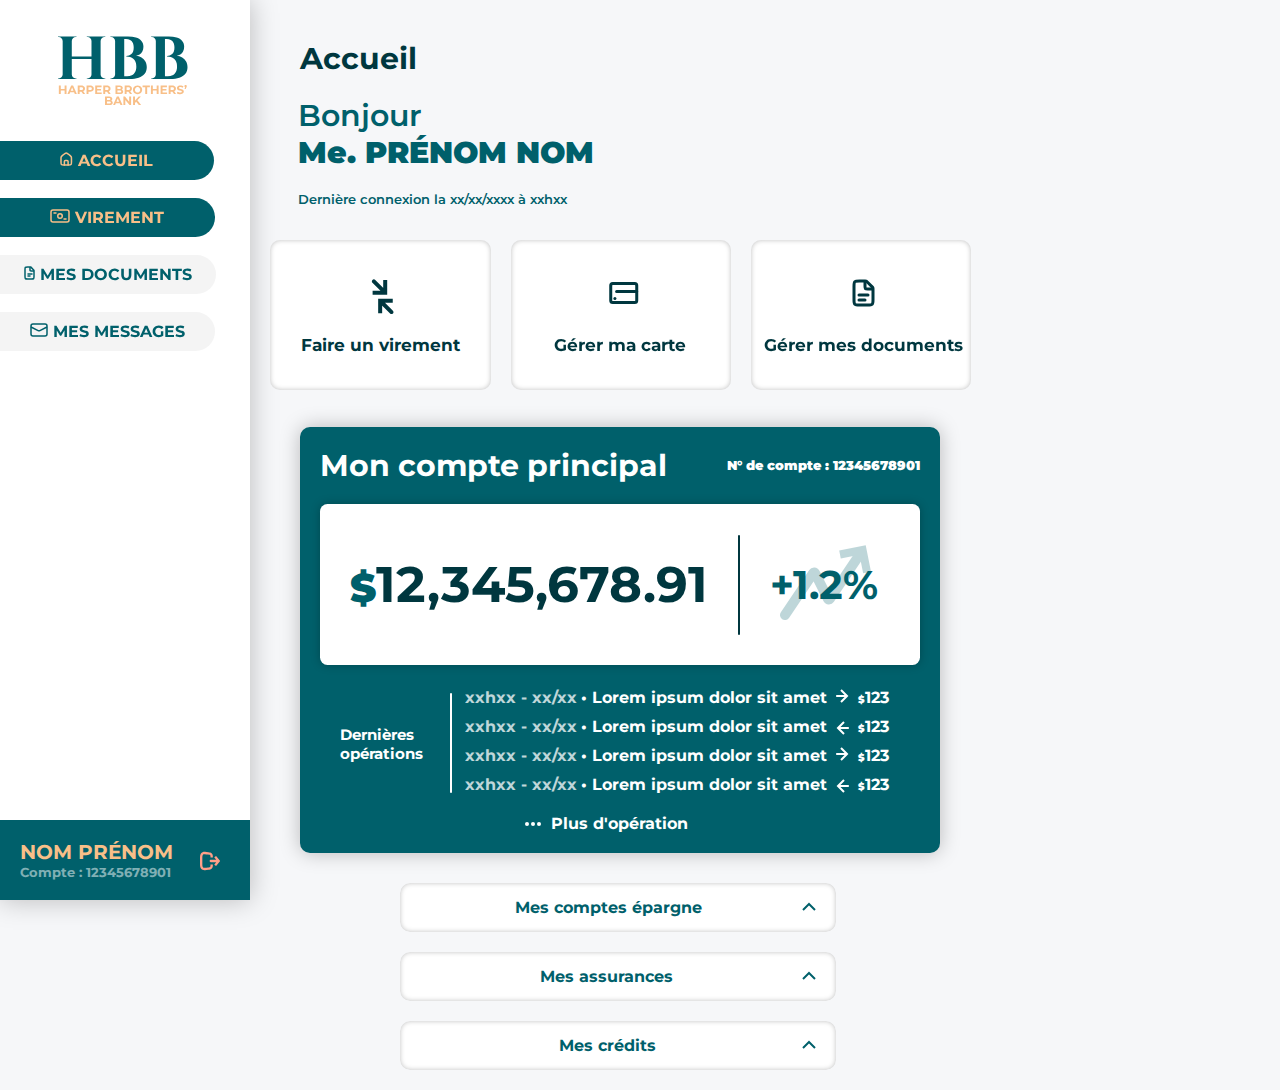
==== commit ba7d9929: "Update fix nav problem" ====
--- a/index.html
+++ b/index.html
@@ -3,7 +3,7 @@
 <head>
     <meta charset="UTF-8">
     <meta http-equiv="X-UA-Compatible" content="IE=edge">
-    <meta name="viewport" content="width=device-width, initial-scale=1.0">
+    <meta name="viewport" content="width=device-width, initial-scale=0.86, maximum-scale=5.0, minimum-scale=0.86">
     <title>HBB - Panel Client | Accueil</title>
     <link rel="stylesheet" href="css/style.css">
 </head>
@@ -29,7 +29,7 @@
             </svg>
         </div>
         <ul class="nav-items">
-            <a href="" class="nav-item active">
+            <a href="index.html" class="nav-item active">
                 <svg class="active" width="13" height="14" viewBox="0 0 13 14" fill="none" xmlns="http://www.w3.org/2000/svg">
                     <path d="M1 6.83849C1 5.82326 1 5.31565 1.20522 4.86946C1.41044 4.42326 1.79585 4.09291 2.56666 3.43221L3.31438 2.79131C4.70763 1.5971 5.40425 1 6.23405 1C7.06385 1 7.76047 1.5971 9.15371 2.79131L9.90143 3.43221C10.6722 4.09291 11.0577 4.42326 11.2629 4.86946C11.4681 5.31565 11.4681 5.82326 11.4681 6.83849V10.0091C11.4681 11.419 11.4681 12.124 11.0301 12.562C10.5921 13 9.88713 13 8.47721 13H3.99088C2.58097 13 1.87601 13 1.438 12.562C1 12.124 1 11.419 1 10.0091V6.83849Z" stroke="#F8BF88" stroke-width="1.5"/>
                     <path d="M8.10335 13V9.51367C8.10335 8.96139 7.65563 8.51367 7.10335 8.51367H5.36475C4.81246 8.51367 4.36475 8.96139 4.36475 9.51367V13" stroke="#F8BF88" stroke-width="1.5" stroke-linecap="round" stroke-linejoin="round"/>
@@ -43,7 +43,7 @@
             <br>
             <br>
             <br>
-            <a href="" class="nav-item" style="padding:10px 59px;">
+            <a href="transfer.html" class="nav-item active" style="padding:10px 50.35px;">
                 <svg class="active" width="20" height="14" viewBox="0 0 20 14" fill="none" xmlns="http://www.w3.org/2000/svg">
                     <rect x="1" y="1" width="18" height="12" rx="2" stroke="#F8BF88" stroke-width="1.5"/>
                     <path d="M4 4L6 4" stroke="#F8BF88" stroke-width="1.5" stroke-linecap="round"/>
@@ -61,7 +61,7 @@
             <br>
             <br>
             <br>
-            <a href="" class="nav-item" style="padding:10px 32.5px;">
+            <a href="" class="nav-item" style="padding:10px 24px;">
                 <svg class="active" width="11" height="14" viewBox="0 0 11 14" fill="none" xmlns="http://www.w3.org/2000/svg">
                     <path d="M6.25315 1H3.57143C2.35925 1 1.75315 1 1.37658 1.39052C1 1.78105 1 2.40959 1 3.66667V10.3333C1 11.5904 1 12.219 1.37658 12.6095C1.75315 13 2.35925 13 3.57143 13H7.42857C8.64075 13 9.24685 13 9.62342 12.6095C10 12.219 10 11.5904 10 10.3333V4.88562C10 4.61312 10 4.47687 9.95107 4.35435C9.90213 4.23184 9.80923 4.1355 9.62342 3.94281L7.16229 1.39052C6.97649 1.19784 6.88358 1.10149 6.76544 1.05075C6.64731 1 6.51592 1 6.25315 1Z" stroke="#F8BF88" stroke-width="1.5"/>
                     <path d="M4 8L8 8" stroke="#F8BF88" stroke-width="1.5" stroke-linecap="round"/>
@@ -79,7 +79,7 @@
             <br>
             <br>
             <br>
-            <a href="" class="nav-item" style="padding:10px 38px;">
+            <a href="" class="nav-item" style="padding:10px 30px;">
                 <svg class="active" width="18" height="14" viewBox="0 0 18 14" fill="none" xmlns="http://www.w3.org/2000/svg">
                     <rect x="1" y="1" width="16" height="12" rx="2" fill="#F8BF88" stroke="#00606B" stroke-width="1.5"/>
                     <path d="M1 4L8.10557 7.55279C8.66863 7.83431 9.33137 7.83431 9.89443 7.55279L17 4" stroke="#00606B" stroke-width="1.5"/>
--- a/css/style.css
+++ b/css/style.css
@@ -40,7 +40,7 @@
 .nav-item {
     color: var(--light-green);
     background-color: var(--grey1);
-    padding: 10px 70px;
+    padding: 10px 60.3px;
     border-radius: 0 20px 20px 0;
     text-decoration: none;
     text-transform: uppercase;
@@ -460,6 +460,150 @@
     font-weight: 500;
 }
 
+/* Transfer */
+
+.transfer-box {
+    width: 550px;
+    margin: 60px auto 0 auto;
+    padding: 30px;
+    border-radius: 10px;
+    background-color: var(--light-green);
+    box-shadow: 0px 0px 20px rgba(0, 0, 0, 0.25);
+}
+
+.transfer-box .title {
+    color: var(--yellow);
+    margin-bottom: 20px;
+}
+
+.transfer-box .input {
+    margin-bottom: 15px;
+    border-radius: 7.5px;
+    background-color: var(--dark-green);
+    box-shadow: 0px 0px 10px rgba(0, 0, 0, 0.25);
+    overflow: hidden;
+}
+
+.transfer-box .debtor-input {
+    height: 80px;
+}
+
+.transfer-box .input .title {
+    margin-left: 5px;
+    padding: 5px 6px .5px 5px;
+    font-size: 15px;
+    font-weight: 600;
+}
+
+.transfer-box .input .debtor-select {
+    cursor: pointer;
+    color: var(--light-green);
+    width: 100%;
+    height: 50px;
+    margin: -20px 0 0 0;
+    padding: 0 20px 0 20px;
+    border: none;
+    border-radius: 7.5px;
+    font-size: 14px;
+    font-weight: 700;
+    font-family: 'Montserrat', sans-serif;
+    box-shadow: inset 0px 0px 5px rgba(0, 0, 0, 0.25);
+    outline: none;
+    -moz-appearance:none; /* Firefox */
+    -webkit-appearance:none; /*Safari and Chrome*/
+    appearance:none;
+    transition: all .2s ease-in-out;
+}
+
+.transfer-box .input .receiver-input, .transfer-box .input .amount-input {
+    cursor: text;
+    color: var(--light-green);
+    width: 510px;
+    height: 50px;
+    margin: -20px 0 0 0;
+    padding: 0 20px 0 20px;
+    border: none;
+    border-radius: 7.5px;
+    font-size: 14px;
+    font-weight: 700;
+    font-family: 'Montserrat', sans-serif;
+    box-shadow: inset 0px 0px 5px rgba(0, 0, 0, 0.25);
+    outline: none;
+    -moz-appearance:none; /* Firefox */
+    -webkit-appearance:none; /*Safari and Chrome*/
+    appearance:none;
+    transition: all .2s ease-in-out;
+}
+
+.transfer-box .input .amount-input {
+    width: 500px;
+    padding: 0 10px 0 40px;
+}
+
+input[type=number]::-webkit-inner-spin-button,
+input[type=number]::-webkit-outer-spin-button {
+    -webkit-appearance: none;
+    -moz-appearance: none;
+    appearance: none;
+    margin: 0;
+}
+
+.transfer-box .input .receiver-input:focus, .transfer-box .input .receiver-input:hover, .transfer-box .input .amount-input:focus, .transfer-box .input .amount-input:hover {
+    border-top: 5px inset #0ea5b6;
+    box-shadow: inset 0px 0px 15px rgba(0, 0, 0, 0.25);
+}
+
+.transfer-box .input .amount {
+    margin-top: -23px;
+}
+
+.transfer-box .input .amount span {
+    color: var(--light-green);
+    position: relative;
+    top: 23px;
+    left: 17px;
+    font-size: 20px;
+    font-weight: 600;
+}
+
+.transfer-box .input .debtor-select:hover {
+    box-shadow: inset 0px 0px 20px rgba(0, 0, 0, 0.25);
+}
+
+.transfer-box .input .arrow-select {
+    float: right;
+    position: relative;
+    right: 20px;
+    top: -34px;
+    transition: all .2s ease-in-out;
+}
+
+.transfer-box input[type="submit"] {
+    color: var(--yellow);
+    cursor: pointer;
+    width: 550px;
+    height: 50px;
+    font-size: 20px;
+    font-weight: 600;
+    border: none;
+    border-radius: 7.5px;
+    background-color: var(--dark-green);
+    transition: all .2s ease-in-out;
+}
+
+.transfer-box input[type="submit"]:focus, .transfer-box input[type="submit"]:hover {
+    color: var(--yellow);
+    cursor: pointer;
+    width: 550px;
+    height: 50px;
+    font-size: 20px;
+    font-weight: 600;
+    border: none;
+    border-radius: 7.5px;
+    background-color: #01343b;
+    outline: 3px solid #009fb13b;
+}
+
 @keyframes spawn-list {
     0% {
         margin: -100% 0 0 0;
@@ -506,6 +650,27 @@
 
     .main-account {
         margin: 40px 0 0 0;
+    }
+
+    .transfer-box {
+        width: 350px;
+    }
+
+    .transfer-box .input .debtor-select:hover {
+        box-shadow: inset 0px 0px 10px rgba(0, 0, 0, 0.25);
+    }
+
+    .transfer-box .input .receiver-input, .transfer-box .input .amount-input {
+        width: 310px;
+    }
+
+    .transfer-box .input .amount-input {
+        width: 300px;
+        padding: 0 10px 0 40px;
+    }
+
+    .transfer-box input[type="submit"] {
+        width: 350px;
     }
 }
 
@@ -572,6 +737,10 @@
 }
 
 @media screen and (max-width: 720px) {
+    body {
+        width: 100%;
+    }
+
     .nav {
         display: none;
         transition: all .2s ease-in-out;
@@ -595,6 +764,11 @@
         box-shadow: 0px 0px 10px rgb(0 0 0 / 25%);
     }
 
+    .open-nav.active {
+        position: fixed!important;
+        z-index: 999;
+    }
+
     .container {
         padding:20px;
         width: 385px;
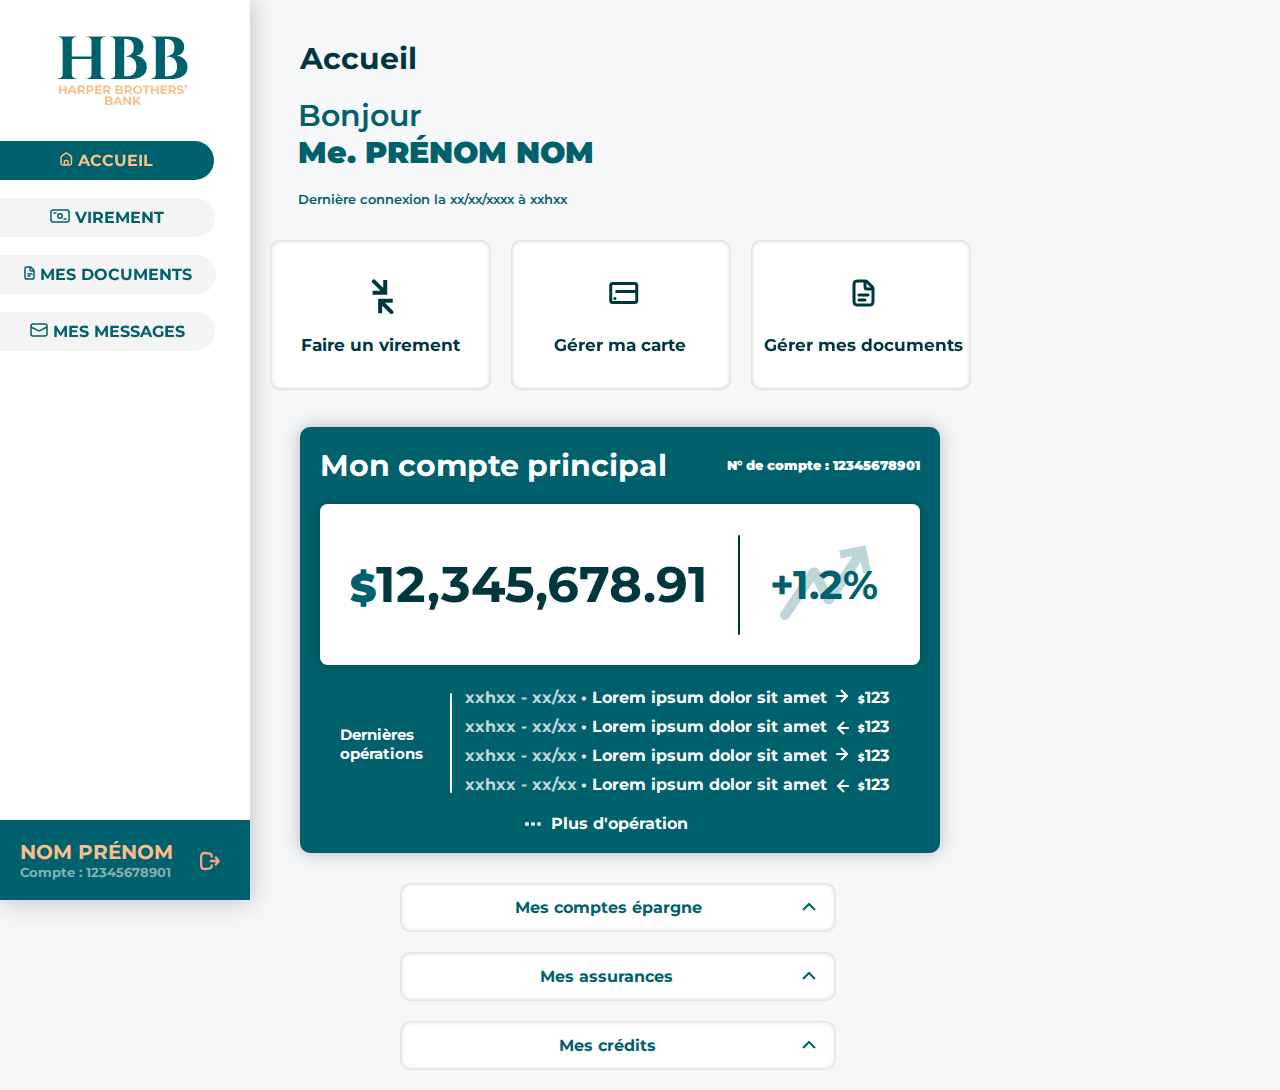
==== commit 31991ed4: "Fix nav active" ====
--- a/index.html
+++ b/index.html
@@ -43,7 +43,7 @@
             <br>
             <br>
             <br>
-            <a href="transfer.html" class="nav-item active" style="padding:10px 50.35px;">
+            <a href="transfer.html" class="nav-item" style="padding:10px 50.35px;">
                 <svg class="active" width="20" height="14" viewBox="0 0 20 14" fill="none" xmlns="http://www.w3.org/2000/svg">
                     <rect x="1" y="1" width="18" height="12" rx="2" stroke="#F8BF88" stroke-width="1.5"/>
                     <path d="M4 4L6 4" stroke="#F8BF88" stroke-width="1.5" stroke-linecap="round"/>
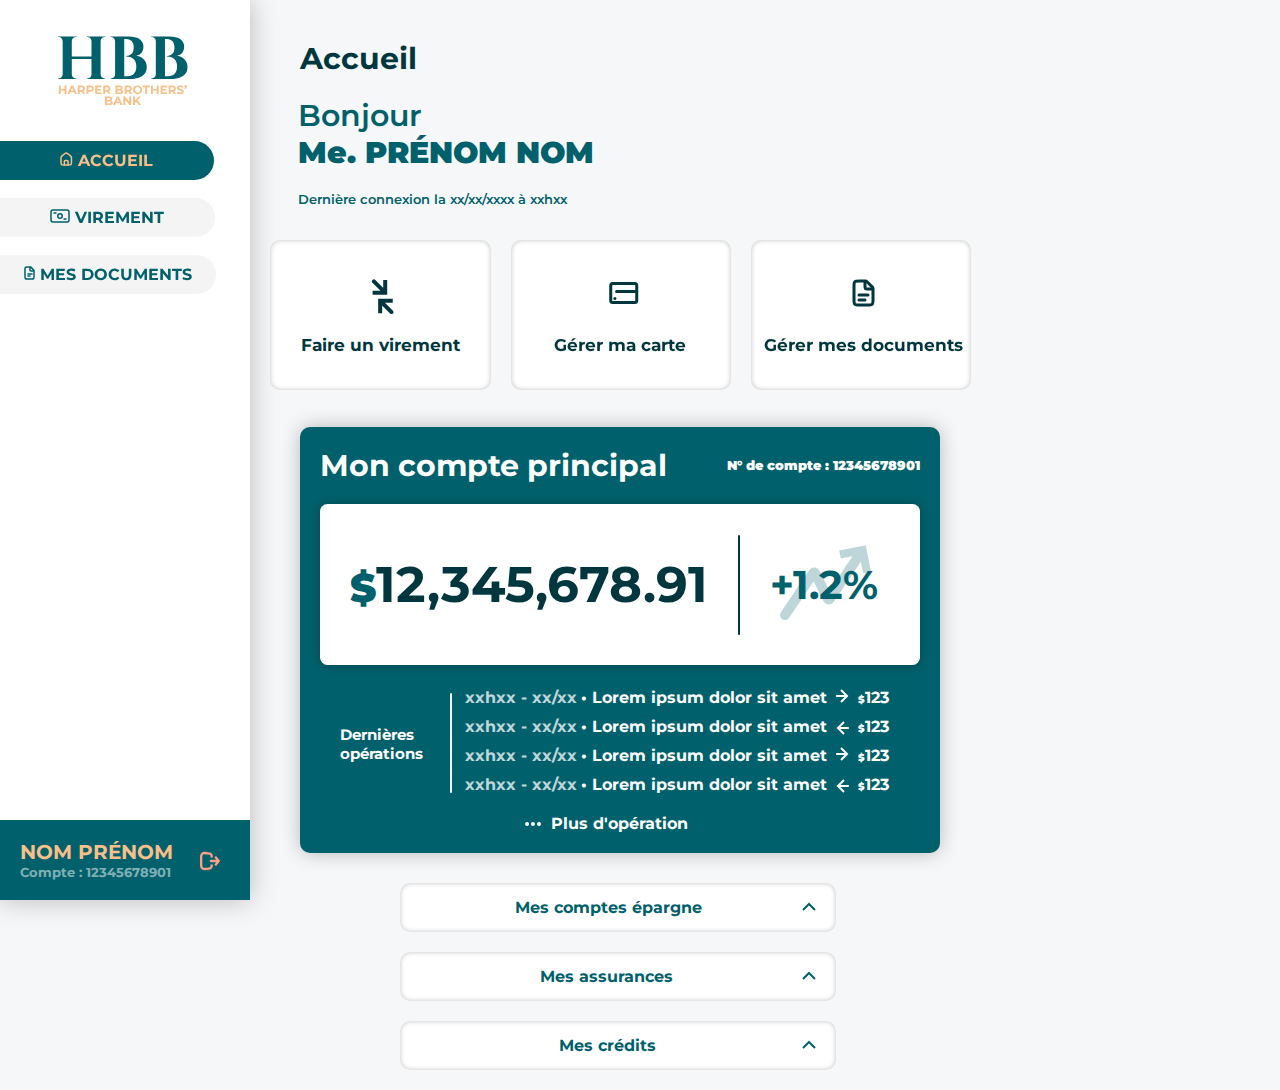
==== commit 118ae989: "Add docs page" ====
--- a/index.html
+++ b/index.html
@@ -61,7 +61,7 @@
             <br>
             <br>
             <br>
-            <a href="" class="nav-item" style="padding:10px 24px;">
+            <a href="myDocuments.html" class="nav-item" style="padding:10px 24px;">
                 <svg class="active" width="11" height="14" viewBox="0 0 11 14" fill="none" xmlns="http://www.w3.org/2000/svg">
                     <path d="M6.25315 1H3.57143C2.35925 1 1.75315 1 1.37658 1.39052C1 1.78105 1 2.40959 1 3.66667V10.3333C1 11.5904 1 12.219 1.37658 12.6095C1.75315 13 2.35925 13 3.57143 13H7.42857C8.64075 13 9.24685 13 9.62342 12.6095C10 12.219 10 11.5904 10 10.3333V4.88562C10 4.61312 10 4.47687 9.95107 4.35435C9.90213 4.23184 9.80923 4.1355 9.62342 3.94281L7.16229 1.39052C6.97649 1.19784 6.88358 1.10149 6.76544 1.05075C6.64731 1 6.51592 1 6.25315 1Z" stroke="#F8BF88" stroke-width="1.5"/>
                     <path d="M4 8L8 8" stroke="#F8BF88" stroke-width="1.5" stroke-linecap="round"/>
@@ -76,7 +76,7 @@
                 </svg>                    
                 <li>Mes documents</li>
             </a>
-            <br>
+            <!-- <br>
             <br>
             <br>
             <a href="" class="nav-item" style="padding:10px 30px;">
@@ -89,7 +89,7 @@
                     <path d="M1 4L8.10557 7.55279C8.66863 7.83431 9.33137 7.83431 9.89443 7.55279L17 4" stroke="#00606B" stroke-width="1.5"/>
                 </svg>                    
                 <li>Mes messages</li>
-            </a>
+            </a> -->
         </ul>
         <div class="account">
             <a class="left" href="">
--- a/css/style.css
+++ b/css/style.css
@@ -592,16 +592,62 @@
 }
 
 .transfer-box input[type="submit"]:focus, .transfer-box input[type="submit"]:hover {
-    color: var(--yellow);
-    cursor: pointer;
-    width: 550px;
-    height: 50px;
-    font-size: 20px;
-    font-weight: 600;
-    border: none;
-    border-radius: 7.5px;
     background-color: #01343b;
     outline: 3px solid #009fb13b;
+}
+
+/* Documents */
+
+.documents {
+    display: block;
+    margin: 40px 0 0 0;
+}
+
+.documents .doc {
+    display: inline-block;
+    width: 270px;
+    margin: 0 0 20px 20px;
+    padding: 30px;
+    border-radius: 10px;
+    background-color: #fff;
+    box-shadow: 0px 0px 4px rgba(0, 0, 0, 0.25), inset 0px 0px 10px rgba(0, 0, 0, 0.25)
+}
+
+.documents .doc .icon svg {
+    margin: 20px 0 30px 70px;
+}
+
+.documents .doc .title {
+    display: inline;
+    font-weight: 700;
+}
+
+.documents .doc .download {
+    color: #fff;
+    float: right;
+    display: inline;
+    margin: 7px 0 0 0;
+    padding: 5px 10px 5px 27px;
+    font-size: 0.8em;
+    font-weight: 600;
+    text-decoration: none;
+    border-radius: 2.5px;
+    background-color: var(--dark-green);
+    background-image: url("../assets/download.svg");
+    background-repeat: no-repeat;
+    background-position-x: 10px;
+    background-position-y: 6.5px;
+    background-size: 0.9em;
+    transition: all .2s ease-in-out;
+}
+
+.documents .doc .download:focus, .documents .doc .download:hover {
+    outline: 2px solid #00606b81;
+}
+
+.documents .description {
+    color: var(--light-green);
+    margin: 20px 0 0 0;
 }
 
 @keyframes spawn-list {
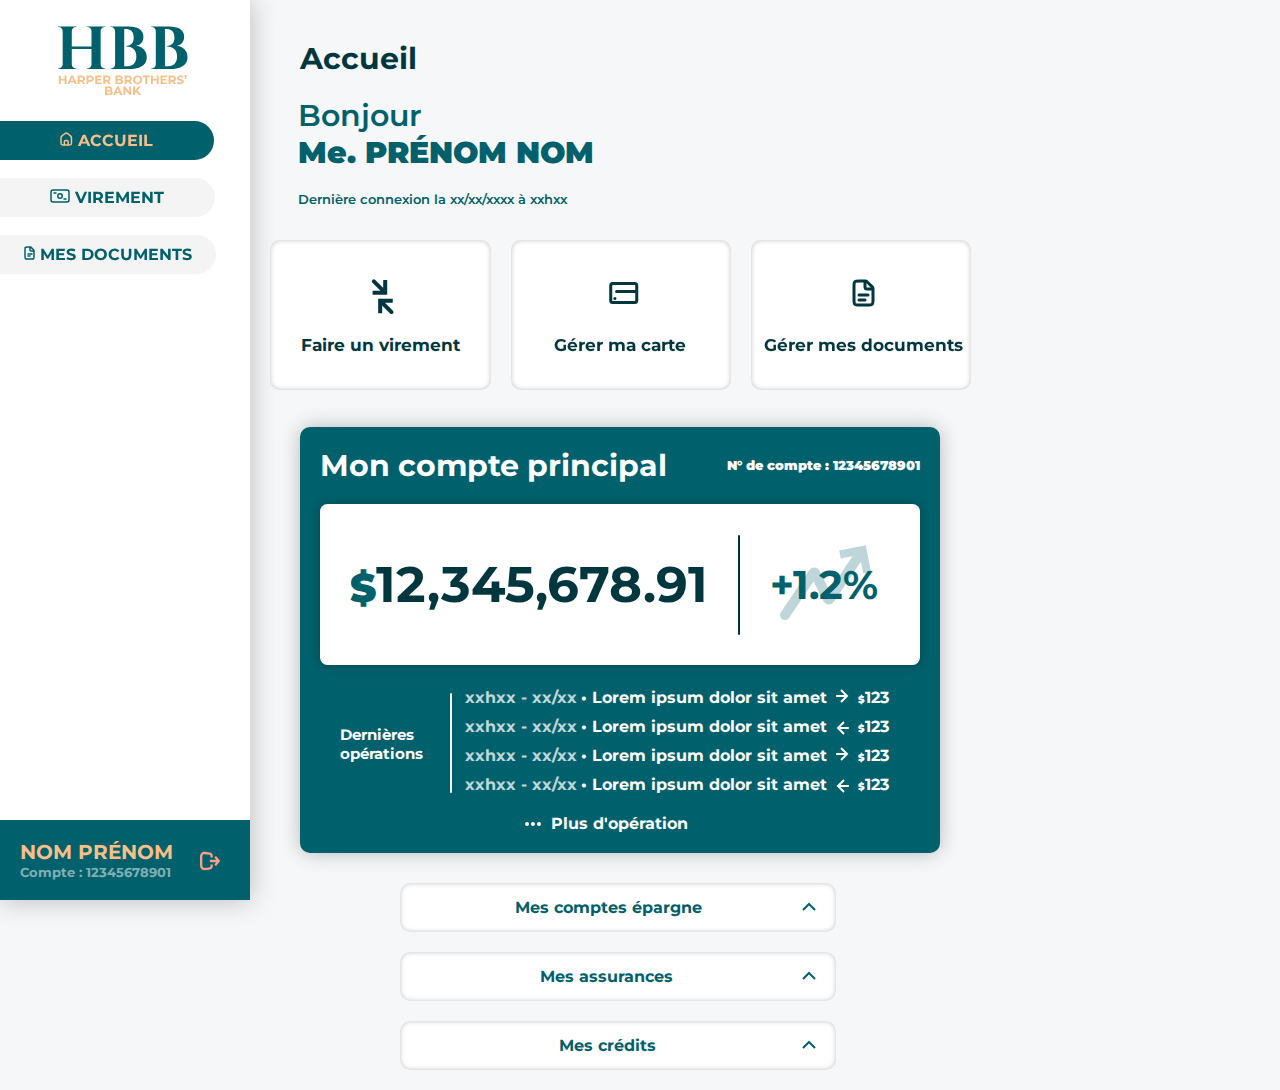
==== commit 57fd6bc3: "Add my card page" ====
--- a/index.html
+++ b/index.html
@@ -22,12 +22,12 @@
                 <path d="M1 1L13 13" stroke="#00373F" stroke-width="2" stroke-linecap="round" stroke-linejoin="round"/>
             </svg>                    
         </div>
-        <div class="logo">
+        <a href="#" class="logo">
             <svg width="135" height="87" viewBox="0 0 135 87" fill="none" xmlns="http://www.w3.org/2000/svg">
                 <path d="M45.6103 16.44V59H36.4903V16.44H45.6103ZM16.7911 16.44V59H7.67114V16.44H16.7911ZM37.0375 36.504V39.1184H16.1831V36.504H37.0375ZM7.85354 54.5616V59H2.98954V58.392C2.98954 58.392 3.11114 58.392 3.35434 58.392C3.63807 58.392 3.77994 58.392 3.77994 58.392C4.8338 58.392 5.72554 58.0272 6.45514 57.2976C7.22527 56.5275 7.6306 55.6155 7.67114 54.5616H7.85354ZM7.85354 20.8784H7.67114C7.6306 19.8245 7.22527 18.9328 6.45514 18.2032C5.72554 17.4331 4.8338 17.048 3.77994 17.048C3.77994 17.048 3.63807 17.048 3.35434 17.048C3.11114 17.048 2.98954 17.048 2.98954 17.048V16.44H7.85354V20.8784ZM16.6087 54.5616H16.7911C16.8317 55.6155 17.2167 56.5275 17.9463 57.2976C18.7165 58.0272 19.6285 58.392 20.6823 58.392C20.6823 58.392 20.8039 58.392 21.0471 58.392C21.2903 58.392 21.4322 58.392 21.4727 58.392V59H16.6087V54.5616ZM16.6087 20.8784V16.44H21.4727V17.048C21.4322 17.048 21.2903 17.048 21.0471 17.048C20.8039 17.048 20.6823 17.048 20.6823 17.048C19.6285 17.048 18.7165 17.4331 17.9463 18.2032C17.2167 18.9328 16.8317 19.8245 16.7911 20.8784H16.6087ZM36.6727 54.5616V59H31.8087V58.392C31.8493 58.392 31.9911 58.392 32.2343 58.392C32.4775 58.392 32.5991 58.392 32.5991 58.392C33.653 58.392 34.565 58.0272 35.3351 57.2976C36.1053 56.5275 36.4903 55.6155 36.4903 54.5616H36.6727ZM36.6727 20.8784H36.4903C36.4903 19.8245 36.1053 18.9328 35.3351 18.2032C34.565 17.4331 33.653 17.048 32.5991 17.048C32.5991 17.048 32.4775 17.048 32.2343 17.048C31.9911 17.048 31.8493 17.048 31.8087 17.048V16.44H36.6727V20.8784ZM45.4279 54.5616H45.6103C45.6509 55.6155 46.0359 56.5275 46.7655 57.2976C47.5357 58.0272 48.4477 58.392 49.5015 58.392C49.5015 58.392 49.6231 58.392 49.8663 58.392C50.1501 58.392 50.2919 58.392 50.2919 58.392V59H45.4279V54.5616ZM45.4279 20.8784V16.44H50.2919V17.048C50.2919 17.048 50.1501 17.048 49.8663 17.048C49.6231 17.048 49.5015 17.048 49.5015 17.048C48.4477 17.048 47.5357 17.4331 46.7655 18.2032C46.0359 18.9328 45.6509 19.8245 45.6103 20.8784H45.4279ZM62.4705 16.44H72.9889C75.9478 16.44 78.5825 16.8048 80.8929 17.5344C83.2438 18.2235 85.0881 19.3381 86.4257 20.8784C87.7633 22.3781 88.4321 24.3643 88.4321 26.8368C88.4321 28.7013 88.0673 30.2821 87.3377 31.5792C86.6486 32.8763 85.7366 33.8693 84.6017 34.5584C83.4667 35.2475 82.271 35.6731 81.0145 35.8352C83.0411 35.9973 84.8651 36.5648 86.4865 37.5376C88.1483 38.5104 89.4454 39.8075 90.3777 41.4288C91.3099 43.0501 91.7761 44.9552 91.7761 47.144C91.7761 49.7381 91.0667 51.9269 89.6481 53.7104C88.2294 55.4533 86.223 56.7707 83.6289 57.6624C81.0753 58.5541 78.0961 59 74.6913 59H68.6721C68.6721 59 68.6721 58.7771 68.6721 58.3312C68.7126 57.8448 68.7329 57.3787 68.7329 56.9328C68.7329 56.4869 68.7329 56.264 68.7329 56.264H72.0161C73.8401 56.264 75.4411 55.9195 76.8193 55.2304C78.2379 54.5413 79.3323 53.4672 80.1025 52.008C80.9131 50.5488 81.3185 48.6843 81.3185 46.4144C81.3185 44.6309 81.0347 43.1109 80.4673 41.8544C79.9403 40.5979 79.2107 39.5845 78.2785 38.8144C77.3867 38.0037 76.3329 37.416 75.1169 37.0512C73.9009 36.6864 72.6241 36.504 71.2865 36.504V35.9568C72.2187 35.9568 73.1307 35.8149 74.0225 35.5312C74.9142 35.2069 75.7046 34.7205 76.3937 34.072C77.1233 33.4235 77.6907 32.5723 78.0961 31.5184C78.5014 30.424 78.7041 29.1269 78.7041 27.6272C78.7041 25.56 78.3798 23.8981 77.7313 22.6416C77.1233 21.3851 76.2315 20.4731 75.0561 19.9056C73.8806 19.3381 72.5227 19.0544 70.9825 19.0544H63.0785C63.0785 19.0139 63.0177 18.7909 62.8961 18.3856C62.815 17.9397 62.7137 17.5141 62.5921 17.1088C62.511 16.6629 62.4705 16.44 62.4705 16.44ZM69.2193 16.44V59H60.0993V16.44H69.2193ZM60.2817 54.5616V59H55.4177V58.392C55.4987 58.392 55.6406 58.392 55.8433 58.392C56.0459 58.392 56.1675 58.392 56.2081 58.392C57.2619 58.392 58.1537 58.0272 58.8833 57.2976C59.6534 56.5275 60.0587 55.6155 60.0993 54.5616H60.2817ZM60.2817 20.8784H60.0993C60.0587 19.8245 59.6534 18.9328 58.8833 18.2032C58.1537 17.4331 57.2619 17.048 56.2081 17.048C56.1675 17.048 56.0459 17.048 55.8433 17.048C55.6406 17.048 55.4987 17.048 55.4177 17.048V16.44H60.2817V20.8784ZM103.202 16.44H113.72C116.679 16.44 119.314 16.8048 121.624 17.5344C123.975 18.2235 125.819 19.3381 127.157 20.8784C128.495 22.3781 129.163 24.3643 129.163 26.8368C129.163 28.7013 128.799 30.2821 128.069 31.5792C127.38 32.8763 126.468 33.8693 125.333 34.5584C124.198 35.2475 123.002 35.6731 121.746 35.8352C123.772 35.9973 125.596 36.5648 127.218 37.5376C128.88 38.5104 130.177 39.8075 131.109 41.4288C132.041 43.0501 132.507 44.9552 132.507 47.144C132.507 49.7381 131.798 51.9269 130.379 53.7104C128.961 55.4533 126.954 56.7707 124.36 57.6624C121.807 58.5541 118.827 59 115.423 59H109.403C109.403 59 109.403 58.7771 109.403 58.3312C109.444 57.8448 109.464 57.3787 109.464 56.9328C109.464 56.4869 109.464 56.264 109.464 56.264H112.747C114.571 56.264 116.172 55.9195 117.551 55.2304C118.969 54.5413 120.064 53.4672 120.834 52.008C121.644 50.5488 122.05 48.6843 122.05 46.4144C122.05 44.6309 121.766 43.1109 121.199 41.8544C120.672 40.5979 119.942 39.5845 119.01 38.8144C118.118 38.0037 117.064 37.416 115.848 37.0512C114.632 36.6864 113.355 36.504 112.018 36.504V35.9568C112.95 35.9568 113.862 35.8149 114.754 35.5312C115.645 35.2069 116.436 34.7205 117.125 34.072C117.855 33.4235 118.422 32.5723 118.827 31.5184C119.233 30.424 119.435 29.1269 119.435 27.6272C119.435 25.56 119.111 23.8981 118.463 22.6416C117.855 21.3851 116.963 20.4731 115.787 19.9056C114.612 19.3381 113.254 19.0544 111.714 19.0544H103.81C103.81 19.0139 103.749 18.7909 103.627 18.3856C103.546 17.9397 103.445 17.5141 103.323 17.1088C103.242 16.6629 103.202 16.44 103.202 16.44ZM109.951 16.44V59H100.831V16.44H109.951ZM101.013 54.5616V59H96.1489V58.392C96.23 58.392 96.3718 58.392 96.5745 58.392C96.7772 58.392 96.8988 58.392 96.9393 58.392C97.9932 58.392 98.8849 58.0272 99.6145 57.2976C100.385 56.5275 100.79 55.6155 100.831 54.5616H101.013ZM101.013 20.8784H100.831C100.79 19.8245 100.385 18.9328 99.6145 18.2032C98.8849 17.4331 97.9932 17.048 96.9393 17.048C96.8988 17.048 96.7772 17.048 96.5745 17.048C96.3718 17.048 96.23 17.048 96.1489 17.048V16.44H101.013V20.8784Z" fill="#00606B"/>
                 <path d="M11.5418 65.6V74H9.5978V70.556H5.7818V74H3.8378V65.6H5.7818V68.912H9.5978V65.6H11.5418ZM19.0612 72.2H15.1612L14.4172 74H12.4252L16.1692 65.6H18.0892L21.8452 74H19.8052L19.0612 72.2ZM18.4492 70.724L17.1172 67.508L15.7852 70.724H18.4492ZM28.0687 74L26.4487 71.66H26.3527H24.6607V74H22.7167V65.6H26.3527C27.0967 65.6 27.7407 65.724 28.2847 65.972C28.8367 66.22 29.2607 66.572 29.5567 67.028C29.8527 67.484 30.0007 68.024 30.0007 68.648C30.0007 69.272 29.8487 69.812 29.5447 70.268C29.2487 70.716 28.8247 71.06 28.2727 71.3L30.1567 74H28.0687ZM28.0327 68.648C28.0327 68.176 27.8807 67.816 27.5767 67.568C27.2727 67.312 26.8287 67.184 26.2447 67.184H24.6607V70.112H26.2447C26.8287 70.112 27.2727 69.984 27.5767 69.728C27.8807 69.472 28.0327 69.112 28.0327 68.648ZM35.1769 65.6C35.9209 65.6 36.5649 65.724 37.1089 65.972C37.6609 66.22 38.0849 66.572 38.3809 67.028C38.6769 67.484 38.8249 68.024 38.8249 68.648C38.8249 69.264 38.6769 69.804 38.3809 70.268C38.0849 70.724 37.6609 71.076 37.1089 71.324C36.5649 71.564 35.9209 71.684 35.1769 71.684H33.4849V74H31.5409V65.6H35.1769ZM35.0689 70.1C35.6529 70.1 36.0969 69.976 36.4009 69.728C36.7049 69.472 36.8569 69.112 36.8569 68.648C36.8569 68.176 36.7049 67.816 36.4009 67.568C36.0969 67.312 35.6529 67.184 35.0689 67.184H33.4849V70.1H35.0689ZM46.7168 72.44V74H40.2128V65.6H46.5608V67.16H42.1448V68.984H46.0448V70.496H42.1448V72.44H46.7168ZM53.6156 74L51.9956 71.66H51.8996H50.2076V74H48.2636V65.6H51.8996C52.6436 65.6 53.2876 65.724 53.8316 65.972C54.3836 66.22 54.8076 66.572 55.1036 67.028C55.3996 67.484 55.5476 68.024 55.5476 68.648C55.5476 69.272 55.3956 69.812 55.0916 70.268C54.7956 70.716 54.3716 71.06 53.8196 71.3L55.7036 74H53.6156ZM53.5796 68.648C53.5796 68.176 53.4276 67.816 53.1236 67.568C52.8196 67.312 52.3756 67.184 51.7916 67.184H50.2076V70.112H51.7916C52.3756 70.112 52.8196 69.984 53.1236 69.728C53.4276 69.472 53.5796 69.112 53.5796 68.648ZM66.6542 69.632C67.1342 69.784 67.5102 70.04 67.7822 70.4C68.0542 70.752 68.1902 71.188 68.1902 71.708C68.1902 72.444 67.9022 73.012 67.3262 73.412C66.7582 73.804 65.9262 74 64.8302 74H60.4862V65.6H64.5902C65.6142 65.6 66.3982 65.796 66.9422 66.188C67.4942 66.58 67.7702 67.112 67.7702 67.784C67.7702 68.192 67.6702 68.556 67.4702 68.876C67.2782 69.196 67.0062 69.448 66.6542 69.632ZM62.4182 67.064V69.044H64.3502C64.8302 69.044 65.1942 68.96 65.4422 68.792C65.6902 68.624 65.8142 68.376 65.8142 68.048C65.8142 67.72 65.6902 67.476 65.4422 67.316C65.1942 67.148 64.8302 67.064 64.3502 67.064H62.4182ZM64.6862 72.536C65.1982 72.536 65.5822 72.452 65.8382 72.284C66.1022 72.116 66.2342 71.856 66.2342 71.504C66.2342 70.808 65.7182 70.46 64.6862 70.46H62.4182V72.536H64.6862ZM75.014 74L73.394 71.66H73.298H71.606V74H69.662V65.6H73.298C74.042 65.6 74.686 65.724 75.23 65.972C75.782 66.22 76.206 66.572 76.502 67.028C76.798 67.484 76.946 68.024 76.946 68.648C76.946 69.272 76.794 69.812 76.49 70.268C76.194 70.716 75.77 71.06 75.218 71.3L77.102 74H75.014ZM74.978 68.648C74.978 68.176 74.826 67.816 74.522 67.568C74.218 67.312 73.774 67.184 73.19 67.184H71.606V70.112H73.19C73.774 70.112 74.218 69.984 74.522 69.728C74.826 69.472 74.978 69.112 74.978 68.648ZM82.5542 74.144C81.6822 74.144 80.8942 73.956 80.1902 73.58C79.4942 73.204 78.9462 72.688 78.5462 72.032C78.1542 71.368 77.9582 70.624 77.9582 69.8C77.9582 68.976 78.1542 68.236 78.5462 67.58C78.9462 66.916 79.4942 66.396 80.1902 66.02C80.8942 65.644 81.6822 65.456 82.5542 65.456C83.4262 65.456 84.2102 65.644 84.9062 66.02C85.6022 66.396 86.1502 66.916 86.5502 67.58C86.9502 68.236 87.1502 68.976 87.1502 69.8C87.1502 70.624 86.9502 71.368 86.5502 72.032C86.1502 72.688 85.6022 73.204 84.9062 73.58C84.2102 73.956 83.4262 74.144 82.5542 74.144ZM82.5542 72.488C83.0502 72.488 83.4982 72.376 83.8982 72.152C84.2982 71.92 84.6102 71.6 84.8342 71.192C85.0662 70.784 85.1822 70.32 85.1822 69.8C85.1822 69.28 85.0662 68.816 84.8342 68.408C84.6102 68 84.2982 67.684 83.8982 67.46C83.4982 67.228 83.0502 67.112 82.5542 67.112C82.0582 67.112 81.6102 67.228 81.2102 67.46C80.8102 67.684 80.4942 68 80.2622 68.408C80.0382 68.816 79.9262 69.28 79.9262 69.8C79.9262 70.32 80.0382 70.784 80.2622 71.192C80.4942 71.6 80.8102 71.92 81.2102 72.152C81.6102 72.376 82.0582 72.488 82.5542 72.488ZM90.234 67.184H87.546V65.6H94.866V67.184H92.178V74H90.234V67.184ZM103.616 65.6V74H101.672V70.556H97.856V74H95.912V65.6H97.856V68.912H101.672V65.6H103.616ZM112.107 72.44V74H105.603V65.6H111.951V67.16H107.535V68.984H111.435V70.496H107.535V72.44H112.107ZM119.006 74L117.386 71.66H117.29H115.598V74H113.654V65.6H117.29C118.034 65.6 118.678 65.724 119.222 65.972C119.774 66.22 120.198 66.572 120.494 67.028C120.79 67.484 120.938 68.024 120.938 68.648C120.938 69.272 120.786 69.812 120.482 70.268C120.186 70.716 119.762 71.06 119.21 71.3L121.094 74H119.006ZM118.97 68.648C118.97 68.176 118.818 67.816 118.514 67.568C118.21 67.312 117.766 67.184 117.182 67.184H115.598V70.112H117.182C117.766 70.112 118.21 69.984 118.514 69.728C118.818 69.472 118.97 69.112 118.97 68.648ZM125.238 74.144C124.574 74.144 123.93 74.056 123.306 73.88C122.69 73.696 122.194 73.46 121.818 73.172L122.478 71.708C122.838 71.972 123.266 72.184 123.762 72.344C124.258 72.504 124.754 72.584 125.25 72.584C125.802 72.584 126.21 72.504 126.474 72.344C126.738 72.176 126.87 71.956 126.87 71.684C126.87 71.484 126.79 71.32 126.63 71.192C126.478 71.056 126.278 70.948 126.03 70.868C125.79 70.788 125.462 70.7 125.046 70.604C124.406 70.452 123.882 70.3 123.474 70.148C123.066 69.996 122.714 69.752 122.418 69.416C122.13 69.08 121.986 68.632 121.986 68.072C121.986 67.584 122.118 67.144 122.382 66.752C122.646 66.352 123.042 66.036 123.57 65.804C124.106 65.572 124.758 65.456 125.526 65.456C126.062 65.456 126.586 65.52 127.098 65.648C127.61 65.776 128.058 65.96 128.442 66.2L127.842 67.676C127.066 67.236 126.29 67.016 125.514 67.016C124.97 67.016 124.566 67.104 124.302 67.28C124.046 67.456 123.918 67.688 123.918 67.976C123.918 68.264 124.066 68.48 124.362 68.624C124.666 68.76 125.126 68.896 125.742 69.032C126.382 69.184 126.906 69.336 127.314 69.488C127.722 69.64 128.07 69.88 128.358 70.208C128.654 70.536 128.802 70.98 128.802 71.54C128.802 72.02 128.666 72.46 128.394 72.86C128.13 73.252 127.73 73.564 127.194 73.796C126.658 74.028 126.006 74.144 125.238 74.144ZM130.602 65C130.938 65 131.214 65.108 131.43 65.324C131.646 65.532 131.754 65.808 131.754 66.152C131.754 66.312 131.734 66.472 131.694 66.632C131.654 66.792 131.57 67.032 131.442 67.352L130.746 69.08H129.558L130.074 67.184C129.874 67.096 129.718 66.964 129.606 66.788C129.494 66.612 129.438 66.4 129.438 66.152C129.438 65.808 129.546 65.532 129.762 65.324C129.986 65.108 130.266 65 130.602 65ZM56.1953 80.632C56.6753 80.784 57.0513 81.04 57.3233 81.4C57.5953 81.752 57.7313 82.188 57.7313 82.708C57.7313 83.444 57.4433 84.012 56.8673 84.412C56.2993 84.804 55.4673 85 54.3713 85H50.0273V76.6H54.1313C55.1553 76.6 55.9393 76.796 56.4833 77.188C57.0353 77.58 57.3113 78.112 57.3113 78.784C57.3113 79.192 57.2113 79.556 57.0113 79.876C56.8193 80.196 56.5473 80.448 56.1953 80.632ZM51.9593 78.064V80.044H53.8913C54.3713 80.044 54.7353 79.96 54.9833 79.792C55.2313 79.624 55.3553 79.376 55.3553 79.048C55.3553 78.72 55.2313 78.476 54.9833 78.316C54.7353 78.148 54.3713 78.064 53.8913 78.064H51.9593ZM54.2273 83.536C54.7393 83.536 55.1233 83.452 55.3793 83.284C55.6433 83.116 55.7753 82.856 55.7753 82.504C55.7753 81.808 55.2593 81.46 54.2273 81.46H51.9593V83.536H54.2273ZM64.735 83.2H60.835L60.091 85H58.099L61.843 76.6H63.763L67.519 85H65.479L64.735 83.2ZM64.123 81.724L62.791 78.508L61.459 81.724H64.123ZM76.0945 76.6V85H74.4985L70.3105 79.9V85H68.3905V76.6H69.9985L74.1745 81.7V76.6H76.0945ZM81.1419 81.7L80.0139 82.876V85H78.0819V76.6H80.0139V80.524L83.7339 76.6H85.8939L82.4139 80.344L86.0979 85H83.8299L81.1419 81.7Z" fill="#F8BF88"/>
             </svg>
-        </div>
+        </a>
         <ul class="nav-items">
             <a href="index.html" class="nav-item active">
                 <svg class="active" width="13" height="14" viewBox="0 0 13 14" fill="none" xmlns="http://www.w3.org/2000/svg">
@@ -120,14 +120,14 @@
                 </div>
             </div>
             <div class="buttons">
-                <a class="button" href="">
+                <a class="button" href="transfer.html">
                     <svg width="46" height="46" viewBox="0 0 46 46" fill="none" xmlns="http://www.w3.org/2000/svg">
                         <path d="M20.1569 25.7157L18.1569 25.7157L18.1569 23.7157L20.1569 23.7157L20.1569 25.7157ZM32.9093 35.6397C33.6904 36.4208 33.6904 37.6871 32.9093 38.4681C32.1283 39.2492 30.8619 39.2492 30.0809 38.4681L32.9093 35.6397ZM18.1569 38.3137L18.1569 25.7157L22.1569 25.7157L22.1569 38.3137L18.1569 38.3137ZM20.1569 23.7157L32.7549 23.7157L32.7549 27.7157L20.1569 27.7157L20.1569 23.7157ZM21.5711 24.3015L32.9093 35.6397L30.0809 38.4681L18.7427 27.1299L21.5711 24.3015Z" fill="#00373F"/>
                         <path d="M25.1961 17.6373L25.1961 19.6373L27.1961 19.6373L27.1961 17.6373L25.1961 17.6373ZM15.272 4.88481C14.491 4.10376 13.2247 4.10376 12.4436 4.88481C11.6626 5.66586 11.6626 6.93219 12.4436 7.71324L15.272 4.88481ZM12.598 19.6373L25.1961 19.6373L25.1961 15.6373L12.598 15.6373L12.598 19.6373ZM27.1961 17.6373L27.1961 5.03922L23.1961 5.03922L23.1961 17.6373L27.1961 17.6373ZM26.6103 16.223L15.272 4.88481L12.4436 7.71324L23.7818 19.0515L26.6103 16.223Z" fill="#00373F"/>
                     </svg>
                     <span>Faire un virement</span>                     
                 </a>
-                <a class="button card" href="" style="padding:35px 92px;">
+                <a class="button card" href="myCard.html" style="padding:35px 92px;">
                     <svg width="31" height="37" viewBox="0 0 31 37" fill="none" xmlns="http://www.w3.org/2000/svg">
                         <rect x="2.73712" y="8.57335" width="26" height="19" rx="2" stroke="#00373F" stroke-width="3"/>
                         <path d="M6.89679 23.602H6.90679" stroke="#00373F" stroke-width="3" stroke-linecap="round"/>
@@ -135,7 +135,7 @@
                     </svg>                        
                     <span style="margin:60px 0 0 -85px;">Gérer ma carte</span>                   
                 </a>
-                <a class="button" href="" style="padding:35px 92px;">
+                <a class="button" href="myDocuments.html" style="padding:35px 92px;">
                     <svg width="31" height="35" viewBox="0 0 31 35" fill="none" xmlns="http://www.w3.org/2000/svg">
                         <path d="M17.09 6H11.4286C8.86952 6 7.58999 6 6.795 6.78105C6 7.5621 6 8.81918 6 11.3333V24.6667C6 27.1808 6 28.4379 6.795 29.219C7.58999 30 8.86952 30 11.4286 30H19.5714C22.1305 30 23.41 30 24.205 29.219C25 28.4379 25 27.1808 25 24.6667V13.7712C25 13.2262 25 12.9537 24.8967 12.7087C24.7934 12.4637 24.5973 12.271 24.205 11.8856L19.0093 6.78105C18.617 6.39567 18.4209 6.20299 18.1715 6.10149C17.9221 6 17.6447 6 17.09 6Z" stroke="#00373F" stroke-width="3"/>
                         <path d="M11 20L20 20" stroke="#00373F" stroke-width="3" stroke-linecap="round"/>
--- a/css/style.css
+++ b/css/style.css
@@ -26,7 +26,9 @@
 }
 
 .nav .logo {
-    margin: 20px 0 0 55px;
+    position: relative;
+    top: 10px;
+    left: 55px;
 }
 
 .nav-items {
@@ -647,7 +649,364 @@
 
 .documents .description {
     color: var(--light-green);
+    width: 270px;
+    height: 58px;
     margin: 20px 0 0 0;
+    overflow: hidden;
+    display: -webkit-box;
+    -webkit-line-clamp: 3;
+    -webkit-box-orient: vertical;
+}
+
+/* My card */
+
+.mycard {
+    width: 980px;
+    margin: 40px auto 0 auto;
+}
+
+.mycard .return {
+    color: #fff;
+    padding: 10px 15px 30px 50px;
+    font-size: 15px;
+    font-weight: 600;
+    text-decoration: none;
+    border-radius: 10px 10px 0 10px;
+    background-color: var(--dark-green);
+    box-shadow: 0px 0px 10px rgba(0, 0, 0, 0.25);
+    background-image: url("../assets/return.svg");
+    background-repeat: no-repeat;
+    background-position-x: 15px;
+    background-position-y: 11px;
+    background-size: 1.2em;
+    transition: all .2s ease-in-out;
+}
+
+.mycard .return:focus, .mycard .return:hover {
+    outline: 3px solid #00606b81;
+}
+
+.mycard .content {
+    position: relative;
+    width: 900px;
+    height: 500px;
+    margin: 10px 0 0 0;
+    padding: 40px 40px 15px 40px;
+    border-radius: 10px;
+    background-color: var(--light-green);
+    box-shadow: 0px 0px 10px rgba(0, 0, 0, 0.25);
+}
+
+.mycard .content .title {
+    color: var(--yellow);
+    margin-top: -20px;
+}
+
+.mycard .content .card-detail {
+    position: relative;
+    width: 350px;
+    top: 90px;
+    border-radius: 10px 10px 20px 20px;
+    background-color: var(--yellow);
+    overflow: hidden;
+    box-shadow: 0px 0px 10px rgba(0, 0, 0, 0.25);
+}
+
+.mycard .content .card-detail .title {
+    color: var(--light-green);
+    margin: 0 0 20px 0;
+    padding: 10px 0 10px 0;
+    font-size: 1.2em;
+    font-weight: 800;
+    text-align: center;
+    text-transform: uppercase;
+}
+
+.mycard .content .card-detail .card {
+    margin: -20px 0 0 0;
+    padding: 40px 40px 35px 40px;
+    border-radius: 20px;
+    box-shadow: 0px 0px 10px rgba(0, 0, 0, 0.25);
+    background: linear-gradient(135deg, var(--dark-green) 0%, var(--light-green) 100%);
+}
+
+.mycard .content .card-detail .card .puce {
+    width: 60px;
+    height: 45px;
+    background-image: url("../assets/puce.svg");
+    background-repeat: no-repeat;
+    background-size: contain;
+}
+
+.mycard .content .card-detail .card .mastercard {
+    float: right;
+    width: 55px;
+    height: 35px;
+    margin: -40px 0 0 0;
+    background-image: url("../assets/mastercard.svg");
+    background-repeat: no-repeat;
+    background-size: contain;
+}
+
+.mycard .content .card-detail .card .num {
+    color: #fff;
+    margin-top: 40px;
+    font-size: 23px;
+    font-weight: 700;
+}
+
+.mycard .content .card-detail .card .identity, .mycard .content .card-detail .card .date-valid {
+    color: #fff;
+    margin-top: 10px;
+    font-size: 15px;
+    font-weight: 500;
+    opacity: 50%;
+}
+
+.mycard .content .card-detail .card .date-valid {
+    float: right;
+    margin-top: -19px;
+}
+
+.mycard .content .card-options {
+    float: right;
+    width: 450px;
+    margin: -260px 0 0 0;
+    padding: 30px;
+    border-radius: 10px;
+    background-color: #fff;
+    box-shadow: 0px 0px 10px rgba(0, 0, 0, 0.25);
+}
+
+.mycard .content .card-options .title {
+    color: var(--dark-green);
+    margin: -6.5px 0 0 0;
+    font-size: 23px;
+}
+
+.mycard .content .card-options .option {
+    margin: 20px 0 15px 0;
+    border-radius: 7.5px;
+    background-color: var(--dark-green);
+    box-shadow: 0px 0px 10px rgb(0 0 0 / 25%);
+    overflow: hidden;
+}
+
+.mycard .content .card-options .option .title {
+    color: var(--yellow);
+    font-size: 1em;
+    margin: 10px 0 0 10px;
+}
+
+.mycard .content .card-options .option .total {
+    float: right;
+    color: #fff;
+    margin: -18px 10px 0 0;
+    font-size: 1em;
+    font-weight: 600;
+    user-select: text;
+}
+
+.mycard .content .card-options .option .total span {
+    font-size: 0.8em;
+    font-weight: 500;
+}
+
+.mycard .content .card-options .option .content {
+    width: auto;
+    height: auto;
+    padding: 20px;
+    border-radius: 7.5px 7.5px 0 0;
+    background-color: #fff;
+    box-shadow: inset 0px 0px 5px rgb(0 0 0 / 25%);
+}
+
+.mycard .content .card-options .option .progress-bar {
+    height: 15px;
+    margin: 0 0 10px 0;
+    border-radius: 15px;
+    background-color: #f2f2f2;
+    box-shadow: inset 0px 0px 3px rgb(0 0 0 / 25%);
+}
+
+.mycard .content .card-options .option .progress-bar .progress {
+    width: 100%;
+    height: 15px;
+    border-radius: 15px;
+    background: linear-gradient(180deg, #00555F 0%, #003F47 100%);
+    box-shadow: 0px 0px 5px rgba(0, 15, 17, 0.24), inset -1.5367e-16px -2.50963px 2.50963px #003C44, inset 1.5367e-16px 2.50963px 2.50963px #005863;
+    transition: all .2s ease-in-out;
+}
+
+.mycard .content .card-options .option .expense {
+    height: 30px;
+    color: var(--light-green);
+    font-size: 19px;
+    font-weight: 700;
+}
+
+.mycard .content .card-options .option .expense strong {
+    font-size: 15px;
+    font-weight: 500;
+}
+
+.mycard .content .card-options .option .expense span {
+    position: relative;
+    top: -10px;
+    font-size: 11.5px;
+    font-weight: 600;
+}
+
+.mycard .content .card-options .option .expense-total {
+    float: right;
+    height: 30px;
+    margin: -30px 0 0 0;
+    color: var(--dark-green);
+    font-size: 19px;
+    font-weight: 700;
+}
+
+.mycard .content .card-options .option .expense-total strong {
+    font-size: 13px;
+    font-weight: 500;
+}
+
+.mycard .content .card-options .option .expense-total span {
+    position: relative;
+    top: -10px;
+    right: -20px;
+    font-size: 11.5px;
+    font-weight: 600;
+}
+
+.mycard .content .card-options .option .option-select .title {
+    color: var(--dark-green);
+}
+
+.mycard .content .card-options .option .option-select .statut {
+    margin: 0 0 0 10px;
+    font-size: 13px;
+}
+
+.mycard .content .card-options .option .option-select .statut.active {
+    color: var(--light-green);
+    padding: 0 0 0 20px;
+    font-weight: 600;
+    background-image: url("../assets/active.svg");
+    background-repeat: no-repeat;
+    background-position-x: 3px;
+    background-position-y: 2px;
+    background-size: 1em;
+}
+
+.mycard .content .card-options .option .option-select .statut.disabled {
+    color: rgba(0, 0, 0, 0.25);
+    padding: 0 0 0 20px;
+    font-weight: 600;
+    background-image: url("../assets/disabled.svg");
+    background-repeat: no-repeat;
+    background-position-x: 3px;
+    background-position-y: 2px;
+    background-size: 1em;
+}
+
+/* Switch On/Off */
+
+.switch {
+    --line: #E8EBFB;
+    --dot: #00373F;
+    --circle: #dddddd;
+    --background: #fff;
+    --duration: 0.3s;
+    --text: #9EA0BE;
+    --shadow: 0 1px 3px rgba(0, 9, 61, 0.08);
+    cursor: pointer;
+    position: relative;
+}
+
+.switch:before {
+    content: '';
+    width: 50px;
+    height: 22px;
+    border-radius: 16px;
+    background: var(--background);
+    position: absolute;
+    left: 0;
+    top: 0;
+    box-shadow: var(--shadow);
+}
+
+.switch input {
+    display: none;
+}
+
+.switch input + div {
+    position: relative;
+}
+
+.switch input + div:before, .switch input + div:after {
+    --s: 1;
+    content: '';
+    position: absolute;
+    height: 4px;
+    top: 9.5px;
+    width: 23px;
+    background: var(--line);
+    transform: scaleX(var(--s));
+    transition: transform var(--duration) ease;
+}
+
+.switch input + div:before {
+    --s: 0;
+    left: 4px;
+    transform-origin: 0 50%;
+    border-radius: 2px 0 0 2px;
+}
+
+.switch input + div:after {
+    left: 23px;
+    transform-origin: 100% 50%;
+    border-radius: 0 2px 2px 0;
+}
+
+.switch input + div span {
+    padding-left: 60px;
+    line-height: 28px;
+    color: var(--text);
+}
+
+.switch input + div span:before {
+    --x: 0;
+    --b: var(--circle);
+    --s: 4px;
+    content: '';
+    position: absolute;
+    left: 1.5px;
+    top: 2px;
+    width: 18px;
+    height: 18px;
+    border-radius: 50%;
+    box-shadow: inset 0 0 0 var(--s) var(--b);
+    transform: translateX(var(--x));
+    transition: box-shadow var(--duration) ease, transform var(--duration) ease;
+}
+
+.switch input + div span:not(:empty) {
+    padding-left: 68px;
+}
+
+.switch input:checked + div:before {
+    --s: 1;
+}
+
+.switch input:checked + div:after {
+    --s: 0;
+}
+
+.switch input:checked + div span:before {
+    --x: 28px;
+    --s: 12px;
+    --b: var(--dot);
 }
 
 @keyframes spawn-list {
@@ -860,4 +1219,15 @@
         margin: -20px 12px 0 0;
         font-size: 15px;
     }
+
+    .documents {
+        position: relative;
+        width: 330px;
+        left: 50%;
+        transform: translateX(-50%);
+    }
+
+    .documents .doc {
+        margin: 0 0 20px 0!important;
+    }
 }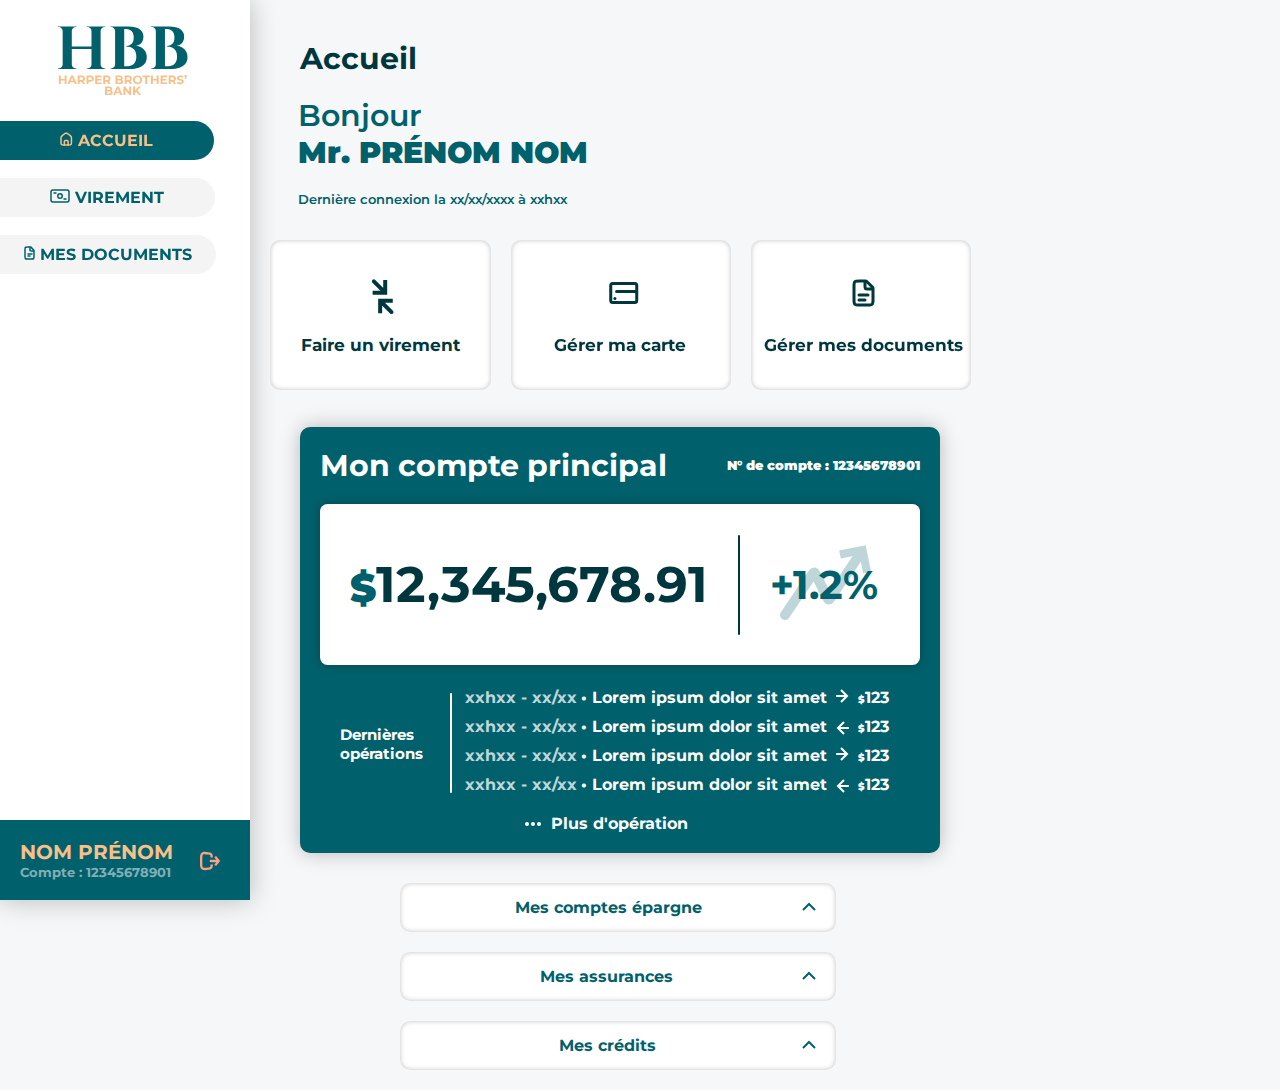
==== commit d821e1b8: "Fix zoom téléphone" ====
--- a/index.html
+++ b/index.html
@@ -3,7 +3,7 @@
 <head>
     <meta charset="UTF-8">
     <meta http-equiv="X-UA-Compatible" content="IE=edge">
-    <meta name="viewport" content="width=device-width, initial-scale=0.86, maximum-scale=5.0, minimum-scale=0.86">
+    <meta name="viewport" content="width=device-width, initial-scale=0.86, maximum-scale=5.0, minimum-scale=0.86, shrink-to-fit=no">
     <title>HBB - Panel Client | Accueil</title>
     <link rel="stylesheet" href="css/style.css">
 </head>
@@ -114,7 +114,7 @@
         </div>
         <div class="head">
             <div class="sayhello">
-                Bonjour<br><strong>Me. <b>Prénom Nom</b></strong>
+                Bonjour<br><strong>Mr. <b>Prénom Nom</b></strong>
                 <div class="last-connection">
                     Dernière connexion la xx/xx/xxxx à xxhxx
                 </div>
--- a/css/style.css
+++ b/css/style.css
@@ -784,8 +784,24 @@
     font-size: 23px;
 }
 
+.mycard .content .card-options .save-button {
+    position: relative;
+    float: right;
+    top: -25px;
+    color: var(--light-green);
+    padding: 5px 5px 5px 30px;
+    font-weight: 600;
+    border-radius: 5px;
+    background-image: url("../assets/save.svg");
+    background-repeat: no-repeat;
+    background-position-x: 7px;
+    background-position-y: 6px;
+    background-size: 1em;
+    box-shadow: 0px 0px 10px rgba(0, 0, 0, 0.25);
+}
+
 .mycard .content .card-options .option {
-    margin: 20px 0 15px 0;
+    margin: 29px 0 15px 0;
     border-radius: 7.5px;
     background-color: var(--dark-green);
     box-shadow: 0px 0px 10px rgb(0 0 0 / 25%);
@@ -1034,6 +1050,29 @@
         float: left;
         margin: 30px 0 0 100px;
     }
+
+    .mycard .content {
+        position: relative;
+        width: 400px;
+        height: 820px;
+        margin: 10px 0 0 0;
+        padding: 40px 40px 15px 40px;
+    }
+
+    .mycard .content .card-detail {
+        position: relative;
+        width: 350px;
+        top: 15px;
+        left: 25px;
+        border-radius: 10px 10px 20px 20px;
+    }
+
+    .mycard .content .card-options {
+        float: left;
+        width: 350px;
+        margin: 60px 0 0 -5px;
+        padding: 30px;
+    }
 }
 
 @media screen and (max-width: 1010px) {
@@ -1230,4 +1269,64 @@
     .documents .doc {
         margin: 0 0 20px 0!important;
     }
+
+    .mycard .content {
+        position: relative;
+        width: 300px;
+        height: 840px;
+        margin: 10px 0 0 0;
+        padding: 40px 40px 15px 40px;
+    }
+
+    .mycard .content .card-detail {
+        position: relative;
+        width: 250px;
+        top: 15px;
+        left: 25px;
+        border-radius: 10px 10px 20px 20px;
+    }
+
+    .mycard .content .card-detail .card .num {
+        color: #fff;
+        margin-top: 14px;
+        font-size: 13px;
+        font-weight: 700;
+    }
+
+    .mycard .content .card-options {
+        float: left;
+        width: 250px;
+        margin: 60px 0 0 -5px;
+        padding: 30px;
+    }
+
+    .mycard .content .card-options .option {
+        margin: 35px 0 15px 0;
+    }
+
+    .mycard .content .card-detail .card .identity, .mycard .content .card-detail .card .date-valid {
+        color: #fff;
+        margin-top: 0px;
+        font-size: 11px;
+        font-weight: 500;
+        opacity: 50%;
+    }
+    
+    .mycard .content .card-detail .card .date-valid {
+        float: right;
+        margin-top: -15px;
+    }
+
+    .mycard .content .option-select .statut {
+        position: relative;
+        top: 5px;
+    }
+
+    .mycard .content.options {
+        height: 125px!important;
+    }
+
+    .switch {
+        top: -12px!important;
+    }
 }